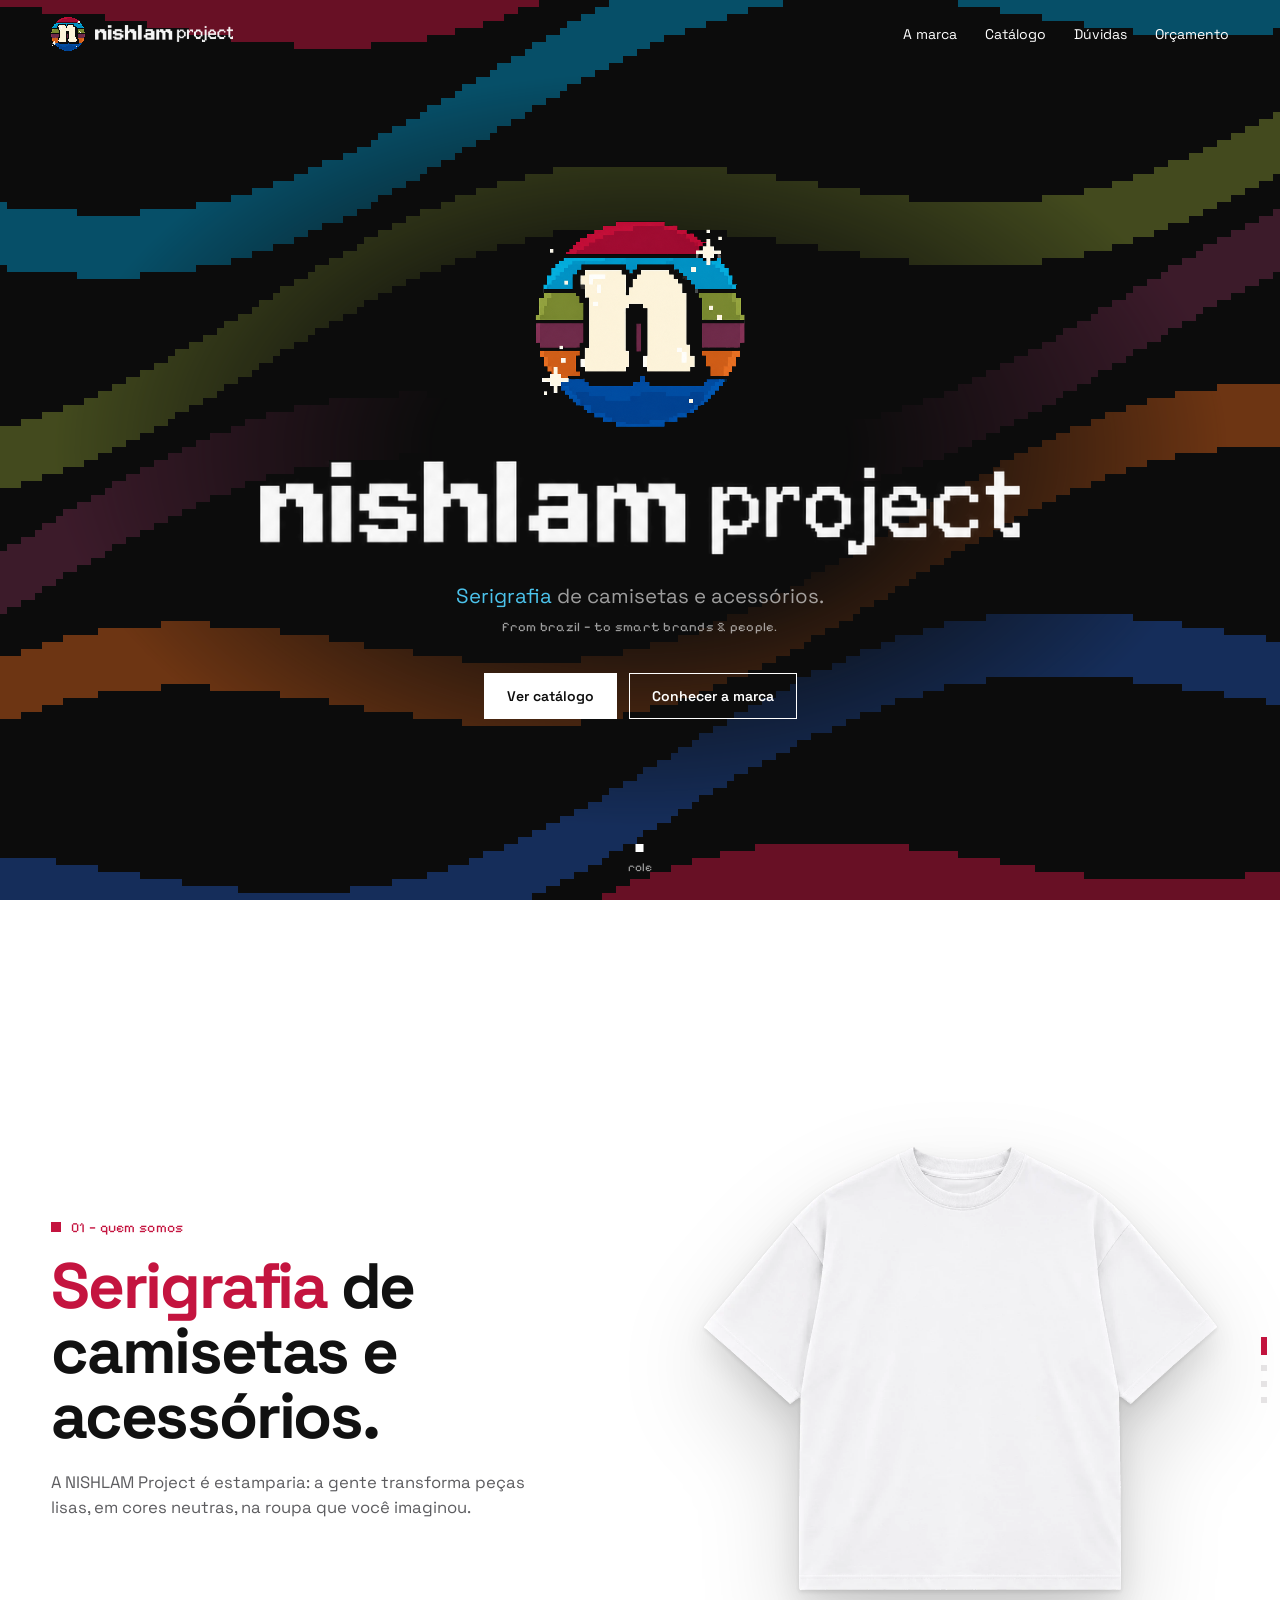
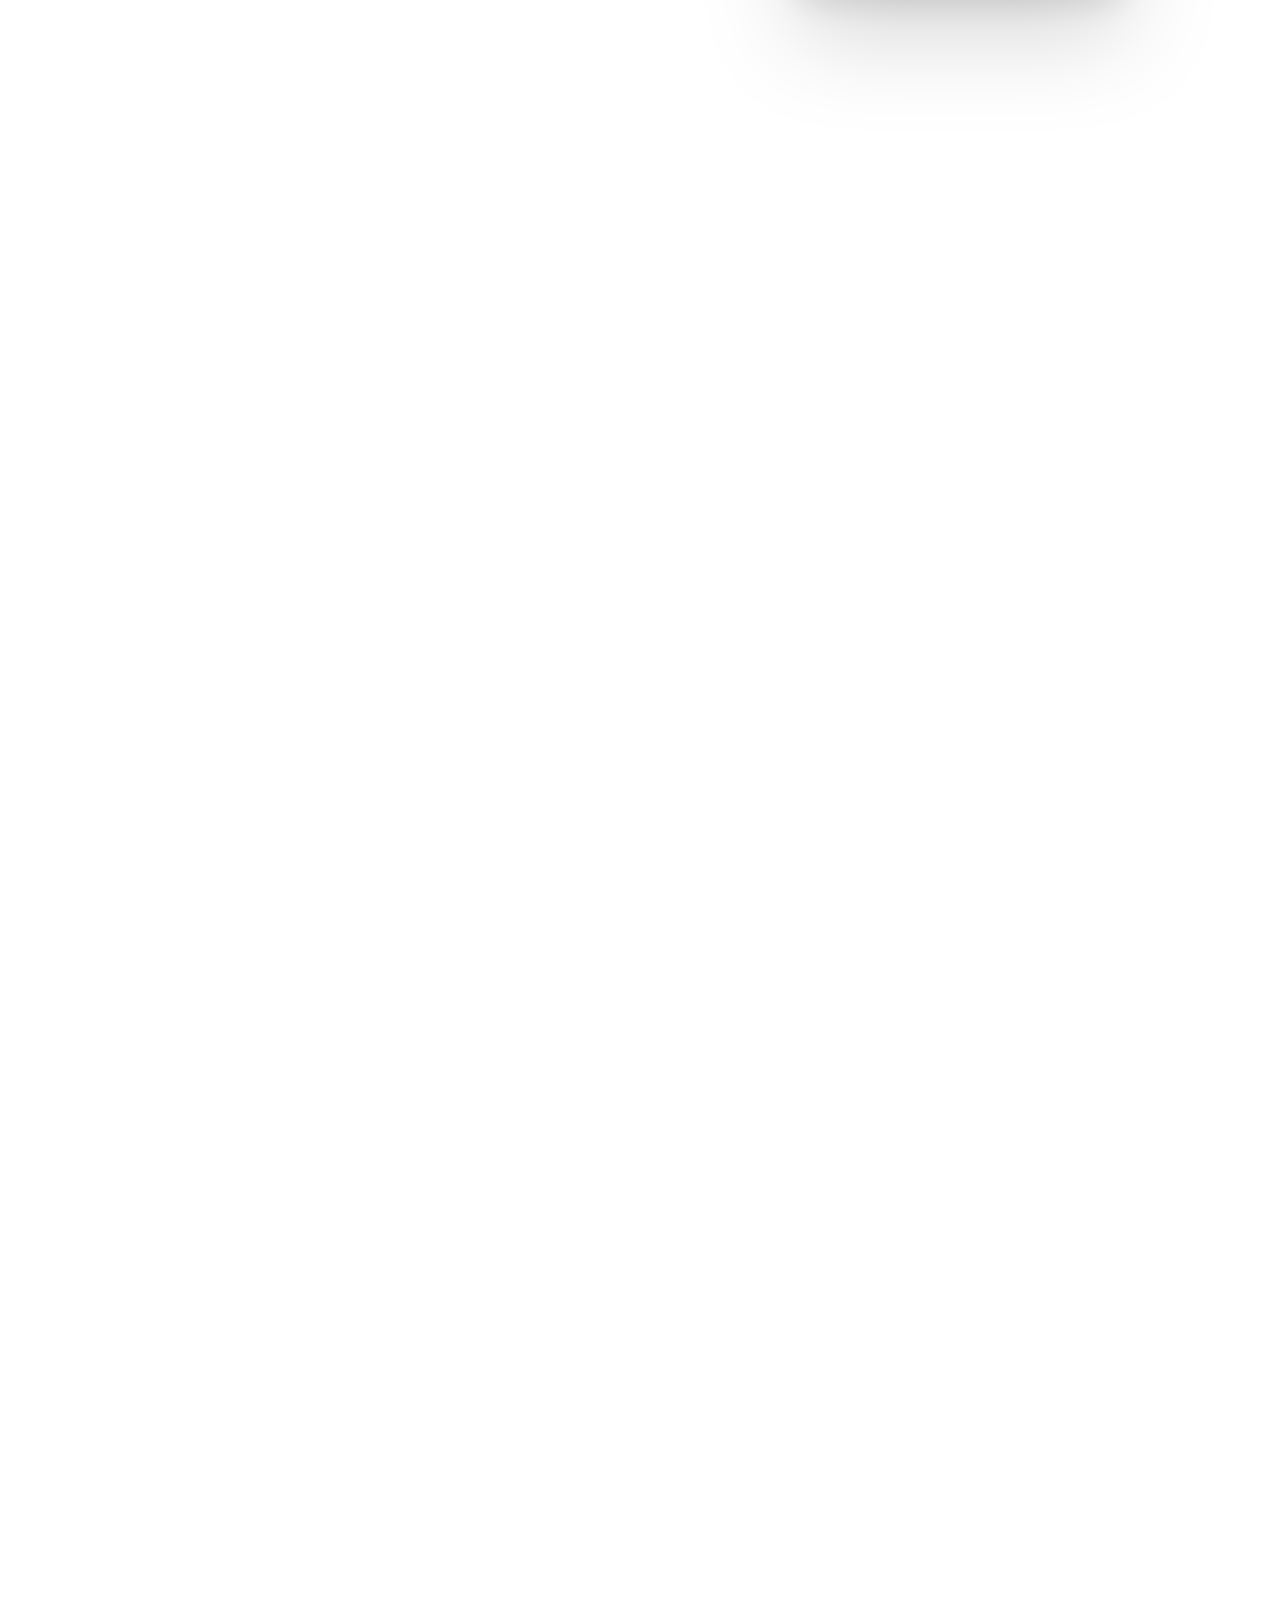
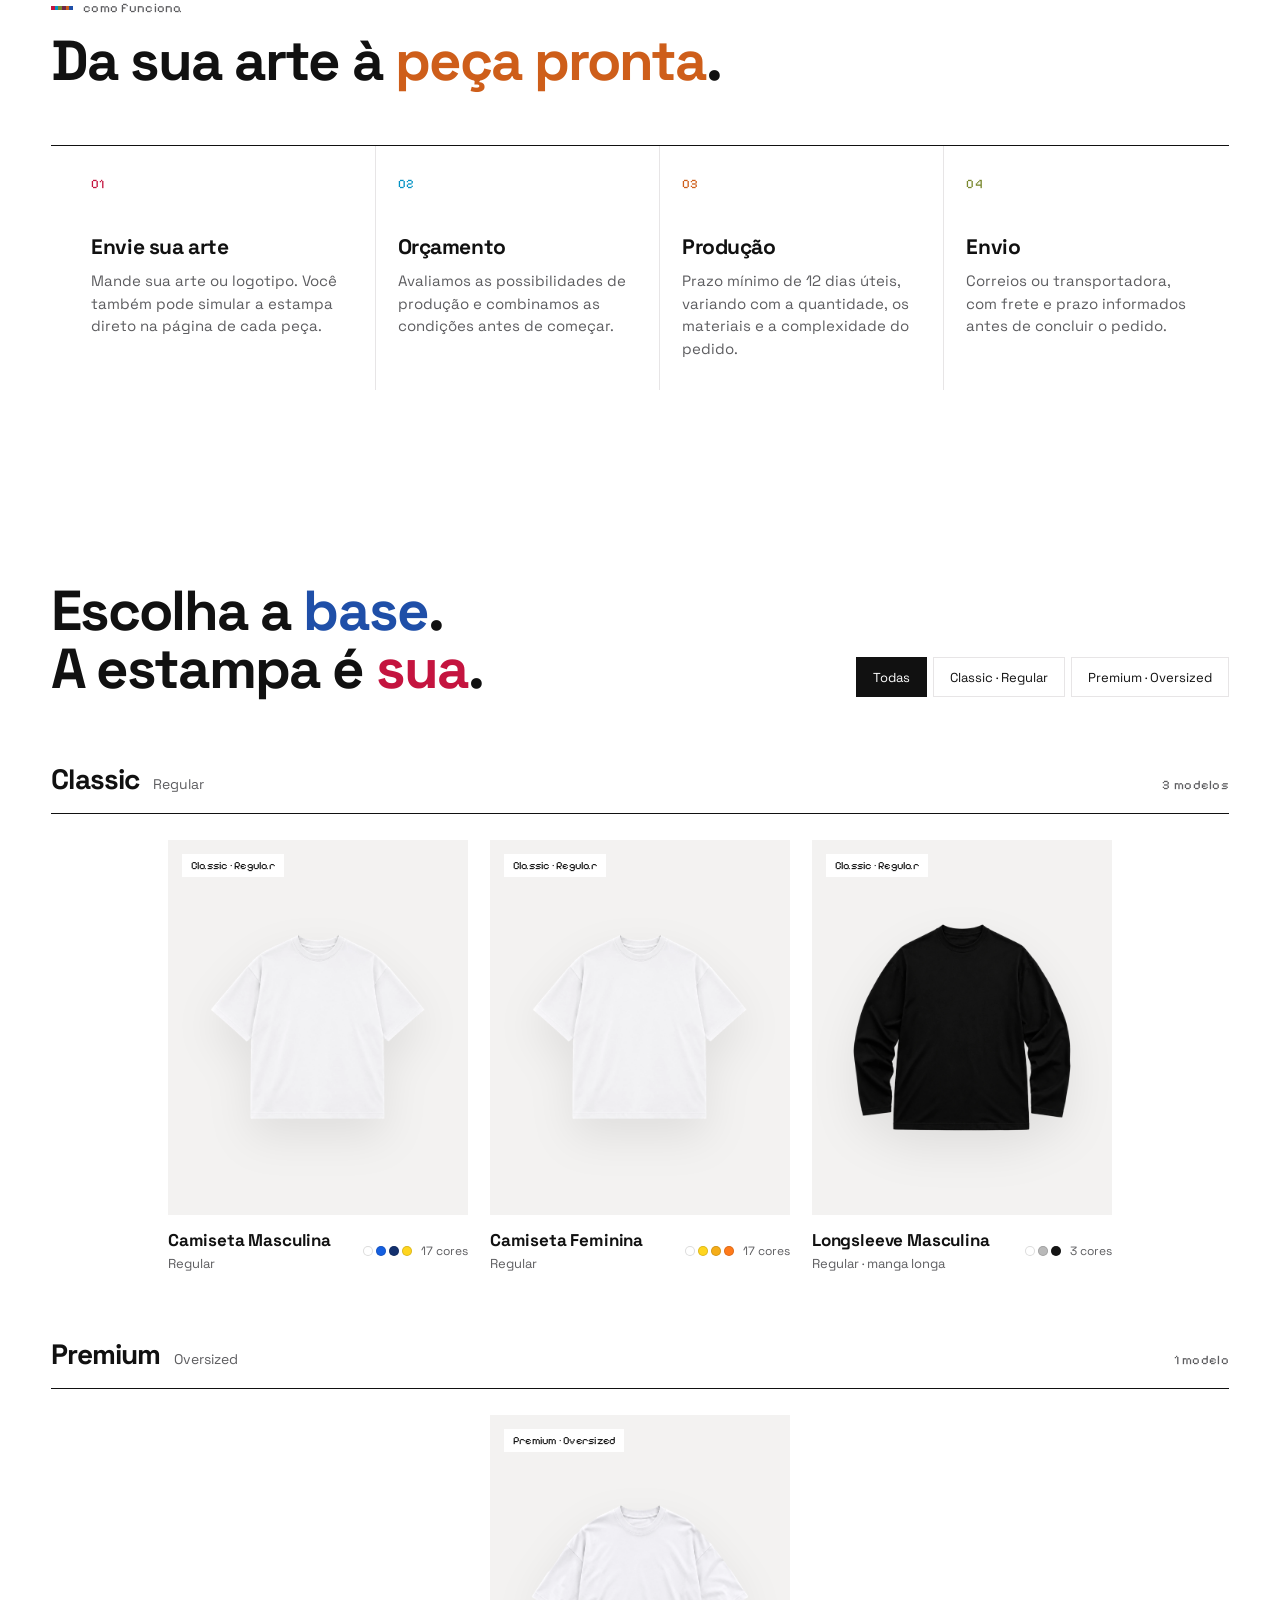
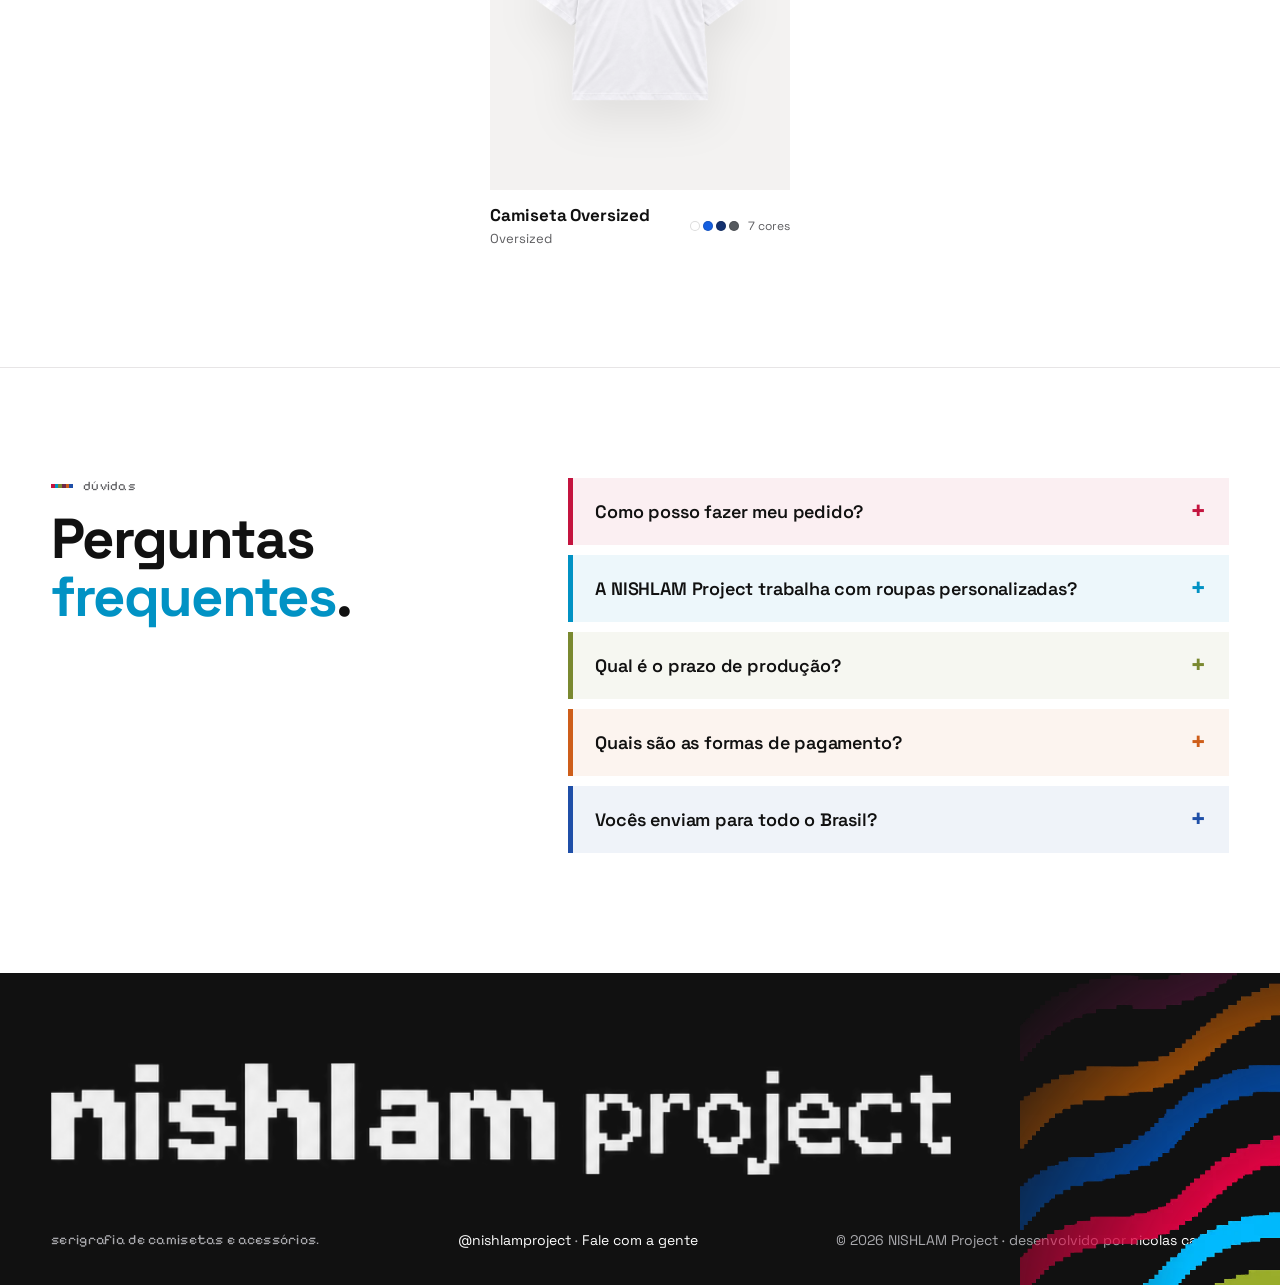
==== index.html @ cd2a46b7 "Site da NISHLAM Project Co-Authored-By: Claude Opus 5.5 <noreply@anthropic.com>" ====
<!doctype html>
<html lang="pt-BR">
<head>
<meta charset="utf-8">
<meta name="viewport" content="width=device-width, initial-scale=1">
<title>NISHLAM Project — Serigrafia</title>
<meta name="description" content="NISHLAM Project: serigrafia de camisetas e acessórios. Peças personalizadas para pessoas, marcas e empresas. From Brazil — to smart brands & people.">
<link rel="icon" href="assets/logo.png">
<link rel="preconnect" href="https://fonts.googleapis.com">
<link rel="preconnect" href="https://fonts.gstatic.com" crossorigin>
<link href="https://fonts.googleapis.com/css2?family=Pixelify+Sans:wght@400;600&family=Space+Grotesk:wght@400;500;600;700&display=swap" rel="stylesheet">
<link rel="stylesheet" href="styles.css?v=29">
</head>
<body>
<div class="progress" aria-hidden="true"></div>

<header class="top" id="top">
  <div class="wrap">
    <a class="brand" href="#" aria-label="NISHLAM Project — início">
      <img class="n" src="assets/logo.png" alt="">
      <img class="wm" src="assets/wordmark.png" alt="nishlam project">
    </a>
    <nav class="nav">
      <a href="#marca">A marca</a>
      <a href="#catalogo">Catálogo</a>
      <a href="#faq">Dúvidas</a>
      <a class="js-contact" href="#">Orçamento</a>
    </nav>
  </div>
</header>

<main>
  <section class="hero" aria-label="NISHLAM Project">
    <canvas class="hero-waves" aria-hidden="true"></canvas>
    <canvas class="hero-tide" aria-hidden="true"></canvas>
    <div>
      <img class="hero-n" src="assets/logo.png" alt="">
      <h1><img class="hero-wm" src="assets/wordmark.png" alt="nishlam project"></h1>
      <p class="tag"><em class="kw" style="--k:var(--c2)">Serigrafia</em> de camisetas e acessórios.</p>
      <p class="from pix">from brazil — to smart brands &amp; people.</p>
      <div class="cta">
        <a class="btn" href="#catalogo">Ver catálogo</a>
        <a class="btn ghost" href="#marca">Conhecer a marca</a>
      </div>
    </div>
    <div class="scroll-cue pix" aria-hidden="true"><i></i>role</div>
  </section>

  <section class="story" id="marca" aria-label="A marca">
    <div class="story-pin">
      <div class="story-steps">
        <article class="story-step" style="--sc: var(--c1)">
          <div class="k pix">01 — quem somos</div>
          <h2><em class="kw" style="--k:var(--c1)">Serigrafia</em> de camisetas e acessórios.</h2>
          <p>A NISHLAM Project é estamparia: a gente transforma peças lisas, em cores neutras, na roupa que você imaginou.</p>
        </article>
        <article class="story-step" style="--sc: var(--c2)">
          <div class="k pix">02 — personalizado</div>
          <h2>Peças feitas para <em class="kw" style="--k:var(--c2)">pessoas, marcas e empresas</em>.</h2>
          <p>Envie sua arte ou logotipo para avaliação. Trabalhamos com peças em estoque e produtos sob encomenda.</p>
        </article>
        <article class="story-step" style="--sc: var(--c5)">
          <div class="k pix">03 — a técnica</div>
          <h2>Sua arte, <em class="kw" style="--k:var(--c3)">cor por cor</em>, <em class="kw" style="--k:var(--c5)">camada por camada</em>.</h2>
          <p>Na serigrafia cada cor da estampa ganha sua própria tela e é aplicada separadamente, direto no tecido.</p>
        </article>
        <article class="story-step" style="--sc: var(--c3)">
          <div class="k pix">04 — de onde viemos</div>
          <h2>From <em class="kw" style="--k:var(--c3)">Brazil</em> — to <em class="kw" style="--k:var(--c4)">smart brands &amp; people</em>.</h2>
          <p>Enviamos pelos Correios e por transportadoras, conforme a disponibilidade para o seu endereço.</p>
        </article>
      </div>
      <div class="story-visual" aria-hidden="true">
        <div class="story-dots"><i></i><i></i><i></i><i></i></div>
      </div>
    </div>
  </section>

  <section class="process">
    <div class="wrap">
      <div class="eyebrow pix rv"><b></b>como funciona</div>
      <h2 class="h-sec rv" style="--d:1">Da sua arte à <em class="kw" style="--k:var(--c5)">peça pronta</em>.</h2>
      <ol class="steps">
        <li class="rv" style="--d:1;--sc:var(--c1)"><span class="num pix">01</span><h3>Envie sua arte</h3><p>Mande sua arte ou logotipo. Você também pode simular a estampa direto na página de cada peça.</p></li>
        <li class="rv" style="--d:2;--sc:var(--c2)"><span class="num pix">02</span><h3>Orçamento</h3><p>Avaliamos as possibilidades de produção e combinamos as condições antes de começar.</p></li>
        <li class="rv" style="--d:3;--sc:var(--c5)"><span class="num pix">03</span><h3>Produção</h3><p>Prazo mínimo de 12 dias úteis, variando com a quantidade, os materiais e a complexidade do pedido.</p></li>
        <li class="rv" style="--d:4;--sc:var(--c3)"><span class="num pix">04</span><h3>Envio</h3><p>Correios ou transportadora, com frete e prazo informados antes de concluir o pedido.</p></li>
      </ol>
    </div>
  </section>

  <section class="catalog" id="catalogo">
    <div class="wrap">
      <div class="cat-head">
        <div>
          <div class="eyebrow pix rv"><b></b>catálogo</div>
          <h2 class="h-sec rv" style="--d:1">Escolha a <em class="kw" style="--k:var(--c6)">base</em>.<br>A estampa é <em class="kw" style="--k:var(--c1)">sua</em>.</h2>
        </div>
        <div class="filters rv" style="--d:2" role="group" aria-label="Filtrar por linha">
          <button aria-pressed="true" data-f="all">Todas</button>
          <button aria-pressed="false" data-f="classic">Classic · Regular</button>
          <button aria-pressed="false" data-f="premium">Premium · Oversized</button>
        </div>
      </div>
      <div id="lines"></div>
    </div>
  </section>

  <section class="faq" id="faq">
    <div class="wrap faq-grid">
      <div>
        <div class="eyebrow pix rv"><b></b>dúvidas</div>
        <h2 class="h-sec rv" style="--d:1">Perguntas <em class="kw" style="--k:var(--c2)">frequentes</em>.</h2>
      </div>
      <div class="rv" style="--d:2">
        <details><summary>Como posso fazer meu pedido?</summary><p>Você pode comprar diretamente pelo nosso site ou entrar em contato pelo WhatsApp para consultar produtos, solicitar personalizações e receber um orçamento.</p></details>
        <details><summary>A NISHLAM Project trabalha com roupas personalizadas?</summary><p>Sim! Desenvolvemos peças personalizadas para clientes, marcas e empresas. Você pode enviar sua arte ou logotipo para avaliação, conforme as possibilidades de produção. Também trabalhamos com peças disponíveis em estoque e produtos sob encomenda.</p></details>
        <details><summary>Qual é o prazo de produção?</summary><p>O prazo mínimo de produção é de 12 dias úteis, podendo variar conforme a quantidade de camisetas solicitadas, a disponibilidade dos materiais e a complexidade do pedido. O prazo será confirmado no momento da contratação.</p></details>
        <details><summary>Quais são as formas de pagamento?</summary><p>As formas de pagamento e as condições para iniciar a produção serão informadas durante a compra ou no atendimento pelo WhatsApp. Para pedidos personalizados, as condições deverão ser acordadas antes do início da produção.</p></details>
        <details><summary>Vocês enviam para todo o Brasil?</summary><p>Realizamos envios pelos Correios e por transportadoras, conforme a disponibilidade para o endereço informado. O valor do frete e o prazo estimado de entrega serão informados antes da conclusão do pedido.</p></details>
      </div>
    </div>
  </section>
</main>

<footer class="foot">
  <img class="corner br" src="assets/waves-diag.webp" alt="" aria-hidden="true">
  <div class="wrap">
    <img class="big" src="assets/wordmark.png" alt="nishlam project">
    <div class="foot-row">
      <span class="pix">serigrafia de camisetas e acessórios.</span>
      <span><a href="https://www.instagram.com/nishlamproject/" target="_blank" rel="noopener">@nishlamproject</a> · <a class="js-contact" href="#">Fale com a gente</a></span>
      <span>© <span id="y"></span> NISHLAM Project · desenvolvido por <a href="https://caraffa-portfolio.vercel.app" target="_blank" rel="noopener">nicolas caraffa</a></span>
    </div>
  </div>
</footer>

<script src="products.js?v=29"></script>
<script src="home.js?v=29"></script>
</body>
</html>
---- styles.css ----
:root {
  --ink: #111111;
  --ink-2: #5d5d60;
  --line: #e7e5e6;
  --paper: #ffffff;
  --stage: #f3f2f1;
  /* paleta do logo — usada só em detalhes */
  --c1: #c4143f; --c2: #0192c4; --c3: #7a8930; --c4: #6c2a49; --c5: #ce5e1a; --c6: #1f4fa8; --cream: #f6efd9;
  --stripe: linear-gradient(90deg, var(--c1) 0 16.66%, var(--c2) 0 33.33%, var(--c3) 0 50%, var(--c4) 0 66.66%, var(--c5) 0 83.33%, var(--c6) 0);
  --pixel: 'Pixelify Sans', ui-monospace, monospace;
  --sans: 'Space Grotesk', system-ui, sans-serif;
  --gutter: clamp(16px, 4vw, 56px);
  --max: 1320px;
}
* { box-sizing: border-box; margin: 0; }
html { scroll-behavior: smooth; }
body { font-family: var(--sans); color: var(--ink); background: var(--paper); -webkit-font-smoothing: antialiased; overflow-x: hidden; }
img { display: block; max-width: 100%; }
a { color: inherit; text-decoration: none; }
button { font: inherit; color: inherit; cursor: pointer; }
::selection { background: var(--c2); color: #fff; }
:focus-visible { outline: 2px solid var(--c6); outline-offset: 3px; }
.pix { font-family: var(--pixel); letter-spacing: .02em; }
.wrap { width: 100%; max-width: var(--max); margin: 0 auto; padding: 0 var(--gutter); }

/* faixa de cores no topo = progresso da rolagem */
.progress { position: fixed; inset: 0 0 auto 0; height: 3px; z-index: 60; background: var(--stripe); transform-origin: 0 50%; transform: scaleX(var(--scroll, 0)); }

/* ---------- header ---------- */
.top { position: fixed; inset: 0 0 auto 0; z-index: 50; transition: background .3s, box-shadow .3s; }
.top.solid { background: rgba(255,255,255,.88); backdrop-filter: blur(12px); box-shadow: 0 1px 0 var(--line); }
.top .wrap { display: flex; align-items: center; justify-content: space-between; height: 68px; }
.brand { display: flex; align-items: center; gap: 10px; }
.brand img.n { width: 34px; image-rendering: pixelated; }
.brand img.wm { height: 17px; width: auto; }
.nav { display: flex; gap: 28px; align-items: center; font-size: 14px; }
.nav a:not(.btn) { position: relative; padding: 4px 0; }
.nav a:not(.btn)::after { content: ''; position: absolute; left: 0; right: 0; bottom: 0; height: 2px; background: var(--c, var(--c2)); transform: scaleX(0); transform-origin: left; transition: transform .25s; }
.nav a:not(.btn):hover::after { transform: scaleX(1); }
.nav a:nth-child(1) { --c: var(--c1); } .nav a:nth-child(2) { --c: var(--c2); } .nav a:nth-child(3) { --c: var(--c5); } .nav a:nth-child(4) { --c: var(--c3); }
@media (max-width: 720px) { .nav a:not(.btn) { display: none; } }

.btn { display: inline-flex; align-items: center; gap: 10px; height: 46px; padding: 0 22px; border: 1.5px solid var(--ink); border-radius: 0; background: var(--ink); color: #fff; font-size: 14px; font-weight: 600; position: relative; transition: transform .15s; }
.btn::after { content: ''; position: absolute; inset: auto 0 -5px 5px; height: 5px; background: var(--stripe); opacity: 0; transition: opacity .2s; }
.btn:hover::after { opacity: 1; }
.btn:active { transform: translateY(1px); }
.btn.ghost { background: transparent; color: var(--ink); }
.btn.sm { height: 38px; padding: 0 16px; font-size: 13px; }

/* ---------- hero ---------- */
.hero { min-height: 100svh; display: grid; place-items: center; text-align: center; position: relative; overflow: hidden; padding: 100px var(--gutter) 60px; }
.corner { position: absolute; pointer-events: none; image-rendering: pixelated; }
.corner.tr { top: -120px; right: -120px; width: min(26vw, 340px); transform: rotate(8deg); opacity: .8; -webkit-mask-image: radial-gradient(circle at 100% 0, #000 30%, transparent 72%); mask-image: radial-gradient(circle at 100% 0, #000 30%, transparent 72%); }
.corner.bl { bottom: -80px; left: -100px; width: min(26vw, 300px); transform: rotate(196deg); -webkit-mask-image: radial-gradient(circle at 100% 0, #000 25%, transparent 70%); mask-image: radial-gradient(circle at 100% 0, #000 25%, transparent 70%); opacity: .9; }
.hero-n { width: clamp(120px, 18vw, 210px); margin: 0 auto 34px; image-rendering: pixelated; animation: drop 1s cubic-bezier(.2,1.4,.4,1) both, float 6s 1s ease-in-out infinite; }
.hero-wm { width: min(84vw, 760px); margin: 0 auto; animation: rise .9s .25s cubic-bezier(.2,.8,.2,1) both; }
.hero p.tag { margin-top: 28px; font-size: clamp(17px, 1.6vw, 21px); color: var(--ink-2); animation: rise .9s .4s cubic-bezier(.2,.8,.2,1) both; }
.hero p.from { margin-top: 10px; font-size: 13px; color: var(--ink-2); text-transform: lowercase; animation: rise .9s .5s both; }
.hero .cta { margin-top: 38px; display: flex; gap: 12px; justify-content: center; flex-wrap: wrap; animation: rise .9s .6s both; }
.scroll-cue { position: absolute; bottom: 26px; left: 50%; translate: -50% 0; font-size: 12px; color: var(--ink-2); display: grid; justify-items: center; gap: 8px; }
.scroll-cue i { width: 8px; height: 8px; background: var(--ink); animation: blink 1.4s steps(2) infinite; }
@keyframes drop { from { transform: translateY(-40px) scale(.8); opacity: 0; } }
@keyframes float { 50% { transform: translateY(-8px); } }
@keyframes rise { from { transform: translateY(24px); opacity: 0; } }
@keyframes blink { 50% { transform: translateY(8px); } }

/* ---------- apresentação (pinned) ---------- */
.story { height: 420vh; position: relative; }
.story-pin { position: sticky; top: 0; height: 100svh; display: grid; grid-template-columns: 1.05fr .95fr; align-items: center; gap: 4vw; padding: 80px var(--gutter) 40px; max-width: var(--max); margin: 0 auto; }
.story-steps { position: relative; min-height: 340px; }
.story-step { position: absolute; inset: 0; display: flex; flex-direction: column; justify-content: center; opacity: 0; transform: translateY(30px); transition: opacity .6s, transform .6s cubic-bezier(.2,.8,.2,1); }
.story-step.on { opacity: 1; transform: none; }
.story-step.past { opacity: 0; transform: translateY(-30px); }
.story-step .k { font-size: 14px; color: var(--sc); margin-bottom: 18px; display: flex; align-items: center; gap: 10px; }
.story-step .k::before { content: ''; width: 10px; height: 10px; background: var(--sc); }
.story-step h2 { font-size: clamp(34px, 5vw, 68px); line-height: 1.02; letter-spacing: -.035em; font-weight: 700; }
.story-step p { margin-top: 20px; font-size: clamp(16px, 1.3vw, 19px); color: var(--ink-2); max-width: 30em; line-height: 1.55; }
.story-visual { position: relative; height: min(76svh, 760px); display: grid; place-items: center; }
.story-visual canvas { height: 100%; width: auto; max-width: 100%; object-fit: contain; filter: drop-shadow(0 2px 2px rgba(0,0,0,.10)) drop-shadow(0 14px 16px rgba(0,0,0,.10)) drop-shadow(0 42px 48px rgba(0,0,0,.16)); }
.story-dots { position: absolute; right: -3vw; top: 50%; translate: 0 -50%; display: grid; gap: 10px; }
.story-dots i { width: 6px; height: 6px; background: var(--line); transition: background .3s, height .3s; }
.story-dots i.on { height: 18px; }
.story-dots i:nth-child(1).on { background: var(--c1); } .story-dots i:nth-child(2).on { background: var(--c2); }
.story-dots i:nth-child(3).on { background: var(--c5); } .story-dots i:nth-child(4).on { background: var(--c3); }
@media (max-width: 860px) {
  .story-pin { grid-template-columns: 1fr; grid-template-rows: 1fr auto; padding-top: 74px; gap: 8px; }
  .story-visual { height: 46svh; order: -1; }
  .story-steps { min-height: 250px; }
  .story-step h2 { font-size: clamp(30px, 8vw, 42px); }
  .story-step p { margin-top: 12px; }
  .story-dots { display: none; }
}

/* ---------- processo ---------- */
.process { padding: 120px 0 40px; }
.eyebrow { font-size: 13px; color: var(--ink-2); display: flex; align-items: center; gap: 10px; }
.eyebrow b { width: 22px; height: 4px; background: var(--stripe); display: inline-block; }
.h-sec { font-size: clamp(32px, 4.4vw, 58px); letter-spacing: -.035em; line-height: 1.02; margin-top: 16px; font-weight: 700; }
.steps { display: grid; grid-template-columns: repeat(4, 1fr); margin-top: 56px; border-top: 1px solid var(--ink); }
.steps li { list-style: none; padding: 26px 24px 30px 0; border-right: 1px solid var(--line); padding-left: 22px; }
.steps li:first-child { padding-left: 0; }
.steps li:last-child { border-right: 0; }
.steps .num { font-size: 13px; color: var(--sc); }
.steps h3 { font-size: 21px; margin: 40px 0 10px; letter-spacing: -.02em; }
.steps p { font-size: 15px; color: var(--ink-2); line-height: 1.5; }
@media (max-width: 860px) { .steps { grid-template-columns: 1fr 1fr; } .steps li:nth-child(2) { border-right: 0; } .steps li:nth-child(3) { padding-left: 0; } .steps li { border-bottom: 1px solid var(--line); } .steps h3 { margin-top: 22px; } }
@media (max-width: 520px) { .steps { grid-template-columns: 1fr; } .steps li { padding-left: 0; border-right: 0; } }

/* ---------- catálogo ---------- */
.catalog { padding: 120px 0 120px; scroll-margin-top: 40px; }
.cat-head { display: flex; justify-content: space-between; align-items: end; gap: 24px; flex-wrap: wrap; }
.filters { display: flex; gap: 6px; flex-wrap: wrap; }
.filters button { border: 1.5px solid var(--line); background: #fff; height: 40px; padding: 0 16px; font-size: 13px; transition: border-color .2s, background .2s, color .2s; }
.filters button[aria-pressed='true'] { background: var(--ink); color: #fff; border-color: var(--ink); }
.line-block { margin-top: 64px; }
.line-title { display: flex; align-items: baseline; gap: 14px; padding-bottom: 16px; border-bottom: 1px solid var(--ink); margin-bottom: 26px; }
.line-title h3 { font-size: 28px; letter-spacing: -.03em; }
.line-title span { color: var(--ink-2); font-size: 14px; }
.line-title em { margin-left: auto; font-style: normal; font-size: 13px; color: var(--ink-2); }
.grid { display: flex; flex-wrap: wrap; justify-content: center; gap: 22px; }
.grid > .card { flex: 0 1 300px; }
.card { display: block; }
.card .ph { background: var(--stage); aspect-ratio: 4 / 5; overflow: hidden; position: relative; display: grid; place-items: center; }
.card .ph img { width: 74%; height: 74%; object-fit: contain; filter: drop-shadow(0 18px 22px rgba(0,0,0,.08)); transition: transform .6s cubic-bezier(.2,.8,.2,1); }
.card:hover .ph img { transform: scale(1.04) translateY(-6px); }
.card .ph::after { content: ''; position: absolute; left: 0; right: 0; bottom: 0; height: 4px; background: var(--stripe); transform: scaleX(0); transform-origin: left; transition: transform .45s cubic-bezier(.2,.8,.2,1); }
.card:hover .ph::after { transform: scaleX(1); }
.card .tag { position: absolute; top: 14px; left: 14px; font-size: 11px; background: #fff; padding: 5px 9px; }
.card .meta { display: flex; justify-content: space-between; gap: 12px; padding-top: 14px; }
.card h4 { font-size: 17px; letter-spacing: -.01em; }
.card .fit { font-size: 13px; color: var(--ink-2); margin-top: 4px; }
.card .sw { display: flex; align-items: center; gap: 3px; flex-shrink: 0; font-size: 12px; color: var(--ink-2); }
.card .sw i { width: 10px; height: 10px; border-radius: 50%; box-shadow: inset 0 0 0 1px rgba(0,0,0,.14); }
.card .sw span { margin-left: 6px; }

/* ---------- faq ---------- */
.faq { padding: 110px 0; border-top: 1px solid var(--line); }
.faq-grid { display: grid; grid-template-columns: .8fr 1.2fr; gap: 6vw; }
.faq details { --fc: var(--c1); margin-bottom: 10px; padding: 0 22px; border-left: 5px solid var(--fc);
  background: color-mix(in srgb, var(--fc) 7%, #fff); transition: background-color .3s; }
.faq details:nth-child(5n+2) { --fc: var(--c2); } .faq details:nth-child(5n+3) { --fc: var(--c3); }
.faq details:nth-child(5n+4) { --fc: var(--c5); } .faq details:nth-child(5n+5) { --fc: var(--c6); }
.faq details:hover { background: color-mix(in srgb, var(--fc) 11%, #fff); }
.faq details[open] { background: color-mix(in srgb, var(--fc) 14%, #fff); }
.faq summary { list-style: none; cursor: pointer; padding: 22px 40px 22px 0; font-size: 18px; font-weight: 600; letter-spacing: -.01em; position: relative; }
.faq summary::-webkit-details-marker { display: none; }
.faq summary::after { content: '+'; font-family: var(--pixel); position: absolute; right: 2px; top: 18px; font-size: 24px; color: var(--fc); transition: transform .25s; }
.faq details[open] summary::after { transform: rotate(45deg); }
.faq details p { padding: 0 40px 24px 0; color: var(--ink-2); line-height: 1.6; }
@media (max-width: 860px) { .faq-grid { grid-template-columns: 1fr; gap: 30px; } }

/* ---------- footer ---------- */
.foot { position: relative; overflow: hidden; background: var(--ink); color: #fff; padding: 90px 0 36px; }
.foot .big { width: min(90%, 900px); filter: invert(1); opacity: .96; }
.foot-row { display: flex; justify-content: space-between; gap: 30px; flex-wrap: wrap; margin-top: 56px; font-size: 14px; color: #a9a9ad; }
.foot-row a { color: #fff; }
.foot-row a:hover { color: var(--c2); }
.foot .corner.br { right: -60px; bottom: -40px; width: min(30vw, 320px); top: auto; -webkit-mask-image: radial-gradient(circle at 100% 100%, #000 25%, transparent 70%); mask-image: radial-gradient(circle at 100% 100%, #000 25%, transparent 70%); }

/* ---------- reveal ---------- */
.rv { opacity: 0; transform: translateY(28px); transition: opacity .8s, transform .8s cubic-bezier(.2,.8,.2,1); transition-delay: calc(var(--d, 0) * 90ms); }
.rv.in { opacity: 1; transform: none; }

/* ---------- produto ---------- */
.crumb { font-size: 13px; color: var(--ink-2); padding-top: 96px; display: flex; gap: 8px; flex-wrap: wrap; }
.crumb a:hover { color: var(--ink); }
.pdp { display: grid; grid-template-columns: 1.1fr .9fr; gap: 5vw; padding-top: 22px; padding-bottom: 110px; align-items: start; }
.viewer { position: sticky; top: 86px; background: var(--stage); aspect-ratio: 4 / 5; display: grid; place-items: center; overflow: hidden; }
.viewer canvas { max-height: 84%; max-width: 84%; width: auto; height: auto; touch-action: none; filter: drop-shadow(0 24px 30px rgba(0,0,0,.1)); }
.viewer.has-art canvas { cursor: grab; }
.viewer.dragging canvas { cursor: grabbing; }
.viewer .hint { position: absolute; top: 14px; left: 14px; font-size: 11px; background: #fff; padding: 6px 10px; }
.viewer .busy { position: absolute; inset: 0; display: grid; place-items: center; background: rgba(243,242,241,.6); font-size: 13px; display: none; }
.viewer.loading .busy { display: grid; }
.info h1 { font-size: clamp(34px, 3.8vw, 52px); letter-spacing: -.035em; line-height: 1.02; margin-top: 10px; }
.info .lead { color: var(--ink-2); line-height: 1.6; margin-top: 16px; font-size: 16px; }
.block { margin-top: 34px; }
.block-h { display: flex; justify-content: space-between; align-items: baseline; font-size: 13px; color: var(--ink-2); margin-bottom: 12px; }
.block-h b { color: var(--ink); font-weight: 600; font-size: 14px; }
.swatches { display: flex; flex-wrap: wrap; gap: 8px; }
.swatches button { width: 34px; height: 34px; border-radius: 50%; border: 0; background: var(--sw); box-shadow: inset 0 0 0 1px rgba(0,0,0,.14); position: relative; }
.swatches button[aria-pressed='true']::after { content: ''; position: absolute; inset: -5px; border-radius: 50%; border: 1.5px solid var(--ink); }
.sizes { display: flex; gap: 6px; flex-wrap: wrap; }
.sizes button { min-width: 52px; height: 44px; border: 1.5px solid var(--line); background: #fff; font-weight: 600; font-size: 14px; }
.sizes button[aria-pressed='true'] { border-color: var(--ink); background: var(--ink); color: #fff; }
table.measures { width: 100%; border-collapse: collapse; font-size: 14px; margin-top: 4px; }
.measures th, .measures td { text-align: center; padding: 10px 4px; border-bottom: 1px solid var(--line); }
.measures th:first-child, .measures td:first-child { text-align: left; color: var(--ink-2); font-weight: 400; }
.note { font-size: 12px; color: var(--ink-2); margin-top: 10px; line-height: 1.5; }

.sim { margin-top: 38px; border: 1.5px solid var(--ink); padding: 22px; position: relative; }
.sim::before { content: ''; position: absolute; left: -1.5px; right: -1.5px; top: -6px; height: 4px; background: var(--stripe); }
.sim h2 { font-size: 22px; letter-spacing: -.02em; }
.sim > p { color: var(--ink-2); font-size: 14px; margin-top: 6px; line-height: 1.5; }
.drop { margin-top: 18px; border: 1.5px dashed #bdbbbc; display: grid; place-items: center; text-align: center; padding: 22px 16px; cursor: pointer; transition: border-color .2s, background .2s; font-size: 14px; }
.drop:hover, .drop.over { border-color: var(--ink); background: var(--stage); }
.drop small { display: block; color: var(--ink-2); margin-top: 4px; font-size: 12px; }
.drop input { display: none; }
.controls { display: none; margin-top: 18px; gap: 16px; }
.sim.ready .controls { display: grid; }
.ctl { display: grid; gap: 8px; font-size: 13px; }
.ctl-row { display: flex; justify-content: space-between; color: var(--ink-2); }
.ctl input[type=range] { width: 100%; accent-color: var(--ink); }
.check { display: flex; align-items: center; gap: 10px; font-size: 14px; }
.check input { width: 18px; height: 18px; accent-color: var(--ink); }
.seg { display: flex; gap: 6px; flex-wrap: wrap; }
.seg button { height: 36px; padding: 0 12px; border: 1.5px solid var(--line); background: #fff; font-size: 13px; }
.seg button[aria-pressed='true'] { border-color: var(--ink); }
.artprev { display: flex; align-items: center; gap: 12px; font-size: 13px; color: var(--ink-2); }
.artprev canvas { width: 56px; height: 56px; object-fit: contain; background: repeating-conic-gradient(#eee 0 25%, #fff 0 50%) 0 0 / 10px 10px; border: 1px solid var(--line); }
.actions { display: flex; gap: 10px; flex-wrap: wrap; margin-top: 28px; }
.actions .btn { flex: 1 1 200px; justify-content: center; }
@media (max-width: 920px) {
  .pdp { grid-template-columns: 1fr; }
  .viewer { position: relative; top: 0; }
}

@media (prefers-reduced-motion: reduce) {
  *, *::before, *::after { animation: none !important; transition: none !important; }
  .rv { opacity: 1; transform: none; }
}

/* ---------- topo preto (o "n" bege do logo pede fundo escuro); o site segue branco depois ---------- */
.hero { background: #0c0c0c; color: #fff; }
.hero .hero-wm { filter: invert(1); }
.hero p.tag, .hero p.from, .hero .scroll-cue { color: rgba(255,255,255,.6); }
.hero .scroll-cue i { background: #fff; }
.hero .btn { background: #fff; color: #0c0c0c; border-color: #fff; }
.hero .btn.ghost { background: transparent; color: #fff; }
.top.dark .wm { filter: invert(1); }
.top.dark .nav a:not(.btn) { color: #fff; }
.top.dark .btn { background: #fff; color: #0c0c0c; border-color: #fff; }
.top.dark.solid { background: rgba(12,12,12,.82); box-shadow: none; }
.hero-waves { position: absolute; inset: 0; width: 100%; height: 100%; image-rendering: pixelated; pointer-events: none; opacity: .5;
  -webkit-mask-image: radial-gradient(ellipse 46% 42% at 50% 50%, transparent 35%, #000 100%); mask-image: radial-gradient(ellipse 46% 42% at 50% 50%, transparent 35%, #000 100%); }
.hero > div:not(.scroll-cue) { position: relative; }
.hero-tide { position: absolute; inset: 0; width: 100%; height: 100%; image-rendering: pixelated; pointer-events: none; z-index: 2; }
/* palavras-chave nas cores da marca */
.kw { font-style: normal; color: var(--k); }
.hero .kw { color: #4cc3ec; }
/* leque de cores da peça que está sozinha na linha (hover) */
.card.has-fan { position: relative; isolation: isolate;
  --st: min(185px, 13vw);              /* passo entre as camisas do leque */
  --off: calc(var(--st) + 10px); }     /* 1ª camisa: mesmo espaçamento em volta da branca */
.card.has-fan .ph { z-index: 1; }
.fan { position: absolute; left: 0; right: 0; top: 0; aspect-ratio: 4 / 5; pointer-events: none; z-index: 0; }
/* em repouso as cores ficam escondidas atrás da camisa branca (menores que ela) */
.fan .v { position: absolute; top: 50%; left: 50%; width: 70%; margin: 0; translate: -50% -50%; opacity: 0;
  transform: scale(.66); cursor: pointer;
  transition: transform .6s cubic-bezier(.2,.8,.2,1), opacity .2s ease .45s; }
.fan .v img, .fan .v canvas { width: 100%; height: auto; display: block; filter: drop-shadow(0 14px 18px rgba(0,0,0,.1)); transition: transform .3s; }
.card.has-fan:hover .fan .v { opacity: 1; pointer-events: auto;
  transform: translateX(calc(var(--s) * (var(--off) + (var(--n) - 1) * var(--st)))) scale(.9);
  transition: opacity .12s ease, transform .85s cubic-bezier(.2,.8,.2,1) calc(60ms + var(--n) * 70ms); }
.fan .v:hover img, .fan .v:hover canvas { transform: translateY(-8px); }
/* linha da marca que acompanha as camisas até as pontas */
.fan-line { position: absolute; left: 50%; bottom: 0; height: 4px; width: 100%; translate: -50% 0; background: var(--stripe);
  transform: scaleX(0); transition: width .6s cubic-bezier(.2,.8,.2,1), transform .35s ease .35s; z-index: 2; pointer-events: none; }
.card.has-fan:hover .fan-line { transform: scaleX(1); width: calc(2 * (var(--off) + 2 * var(--st)) + 63%);
  transition: transform .35s cubic-bezier(.2,.8,.2,1), width 1s cubic-bezier(.2,.8,.2,1) .15s; }
.card.has-fan .ph::after { display: none; }
/* celular: espiral guiada pelo scroll (home.js → spiral); o fundo do card passa para trás das cores */
@media (max-width: 1000px), (hover: none) {
  .fan-line { display: none; }
  .card.has-fan .ph, .card.has-fan:hover .ph { background: transparent; }
  .card.has-fan .fan { background: var(--stage); }
  .card.has-fan .ph img, .card.has-fan:hover .ph img { transition: none; transform: scale(calc(1 - .42 * var(--p, 0))); }
  .fan .v { width: 34%; pointer-events: auto; }
  .card.has-fan .tag { opacity: calc(1 - var(--p, 0) * 2); transition: none; }
}
@media (prefers-reduced-motion: reduce) { .fan .v, .fan-line { transition: opacity .3s; } }
/* no hover, o quadrado some na hora (antes das cores saírem) e a branca flutua igual às outras */
.card.has-fan .ph { transition: background-color .3s ease .4s; }
.card.has-fan .tag { transition: opacity .3s .4s; }
.card.has-fan:hover .ph { background-color: transparent; transition: background-color .12s ease; }
.card.has-fan:hover .tag { opacity: 0; transition: opacity .12s; }
.card.has-fan:hover .ph img { transform: scale(.94); filter: drop-shadow(0 14px 18px rgba(0,0,0,.12)); }
/* lupa do simulador */
.zoom-btn { position: absolute; top: 14px; right: 14px; font-size: 11px; background: #fff; padding: 6px 10px; border: 1px solid var(--line); cursor: pointer; z-index: 3; }
.zoom-btn[aria-pressed="true"] { background: var(--ink); color: #fff; border-color: var(--ink); }
.viewer.zooming canvas#cv { cursor: zoom-in; }
.loupe { position: absolute; width: 200px; height: 200px; border-radius: 50%; pointer-events: none; opacity: 0; transition: opacity .15s;
  translate: -50% -50%; box-shadow: 0 0 0 3px #fff, 0 10px 30px rgba(0,0,0,.25); z-index: 4; }
.artprev .arr { color: var(--ink-2); }
/* frente / costas no simulador */
.viewer .side { position: absolute; bottom: 14px; left: 50%; translate: -50% 0; display: flex; background: #fff; border: 1px solid var(--line); z-index: 3; }
.viewer .side button { padding: 9px 18px; font-size: 13px; font-weight: 600; background: none; border: 0; cursor: pointer; color: var(--ink-2); }
.viewer .side button[aria-pressed="true"] { background: var(--ink); color: #fff; }
.viewer.flip canvas#cv { animation: flip .55s cubic-bezier(.3,.7,.3,1); }
@keyframes flip { 0% { transform: perspective(900px) rotateY(0); } 45% { transform: perspective(900px) rotateY(90deg) scaleX(.9); } 55% { transform: perspective(900px) rotateY(-90deg) scaleX(.9); } 100% { transform: perspective(900px) rotateY(0); } }
@media (prefers-reduced-motion: reduce) { .viewer.flip canvas#cv { animation: none; } }
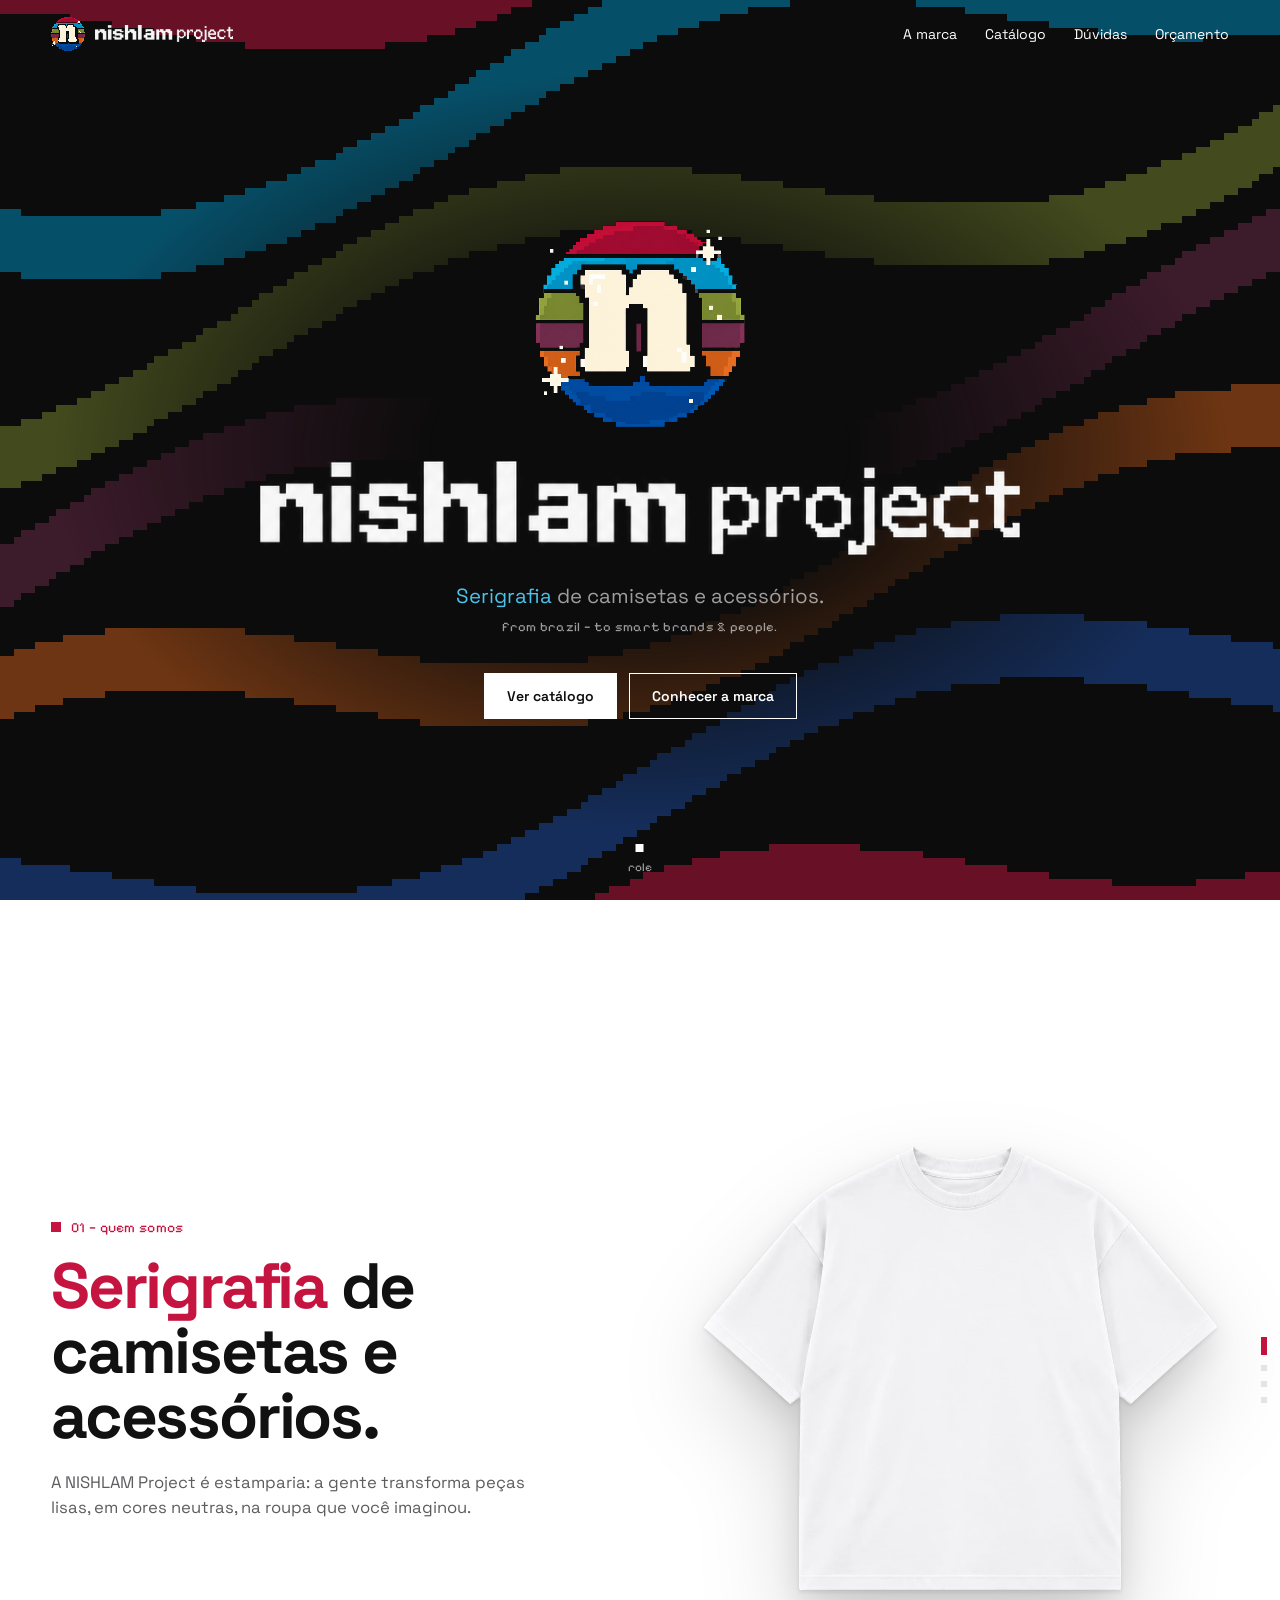
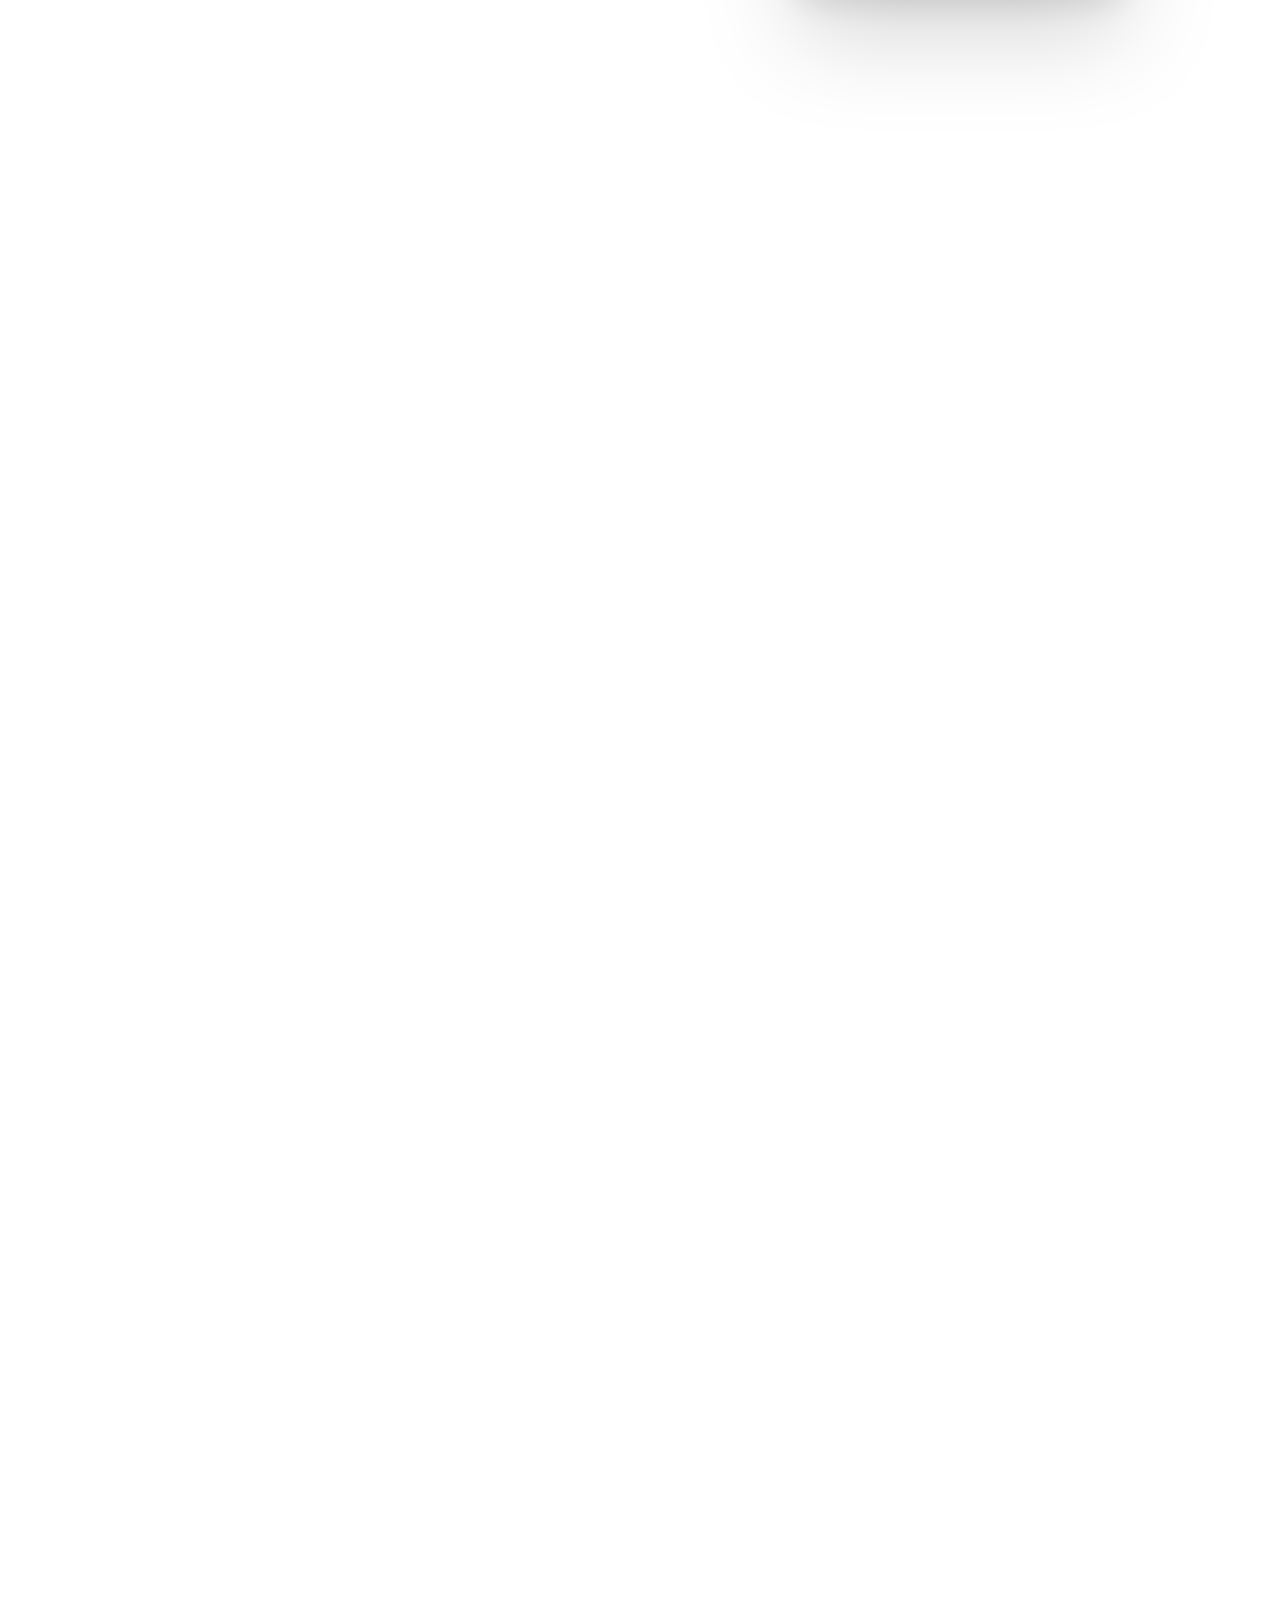
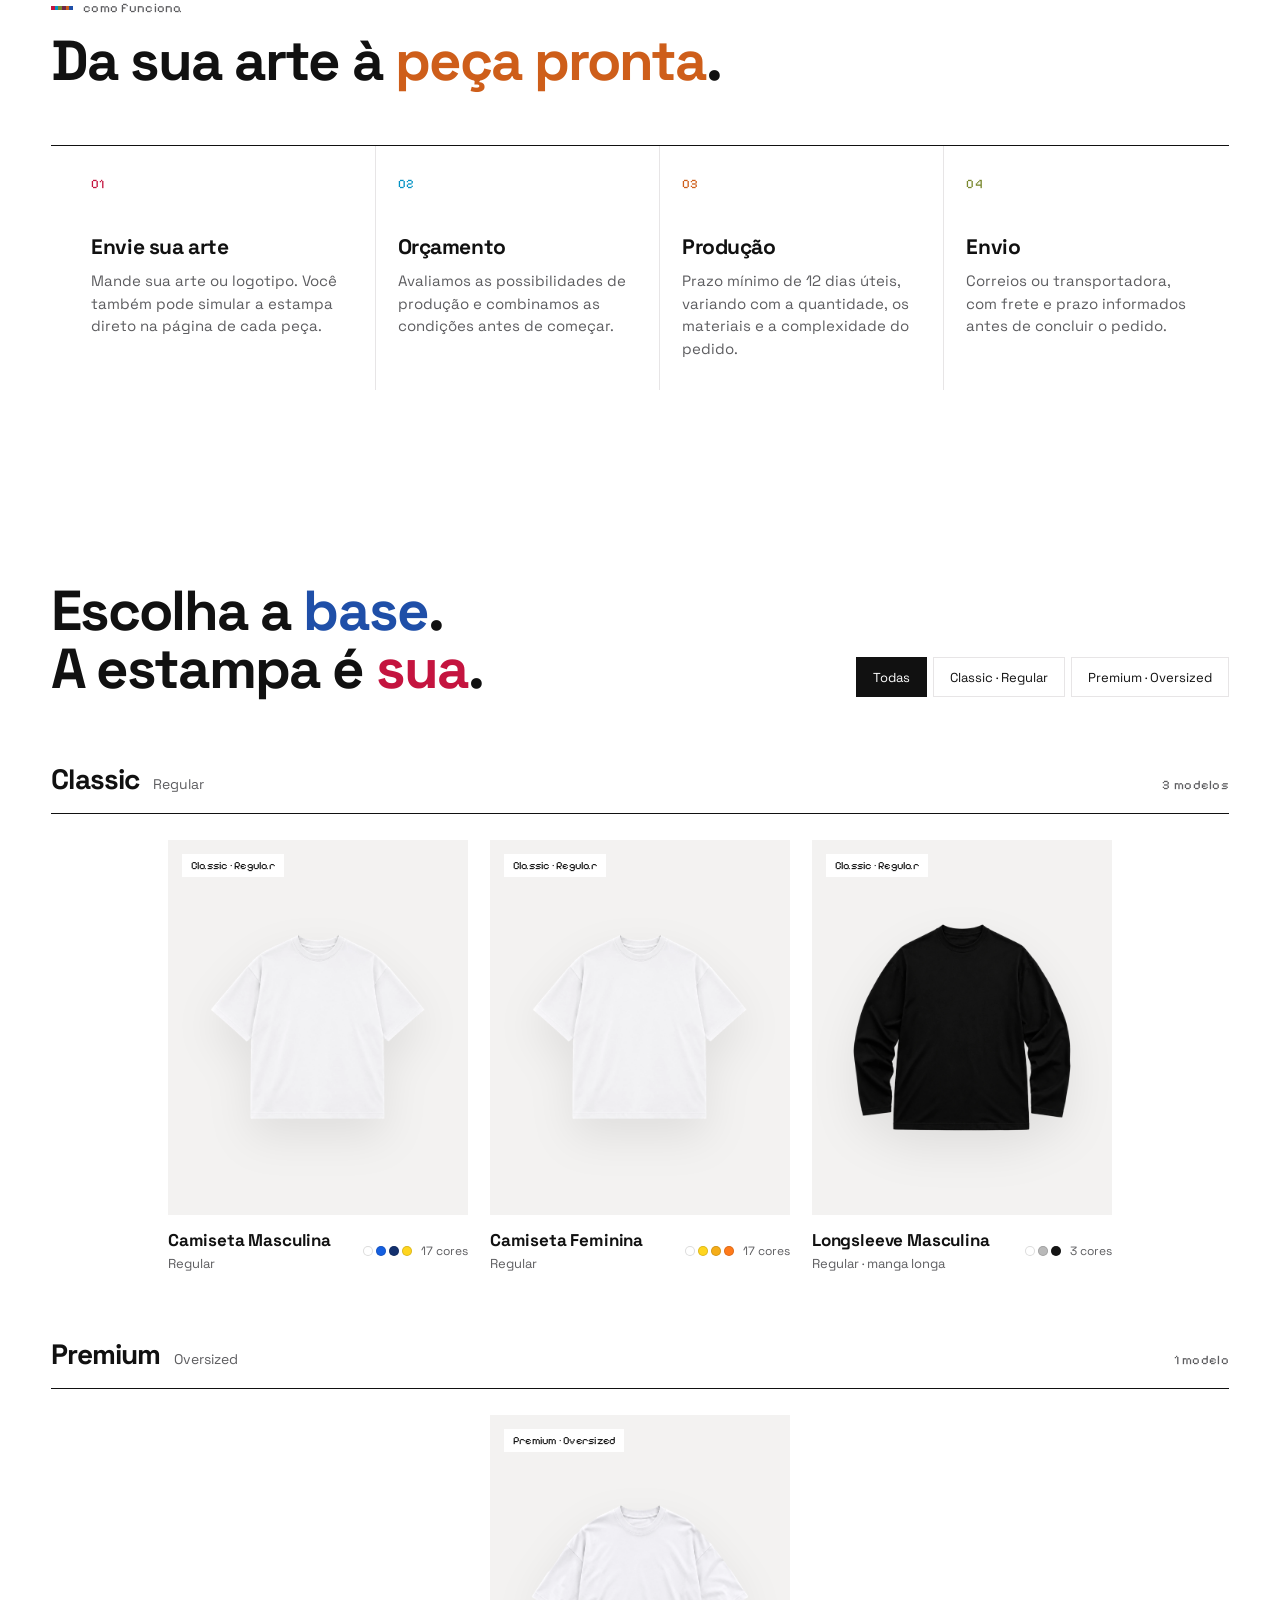
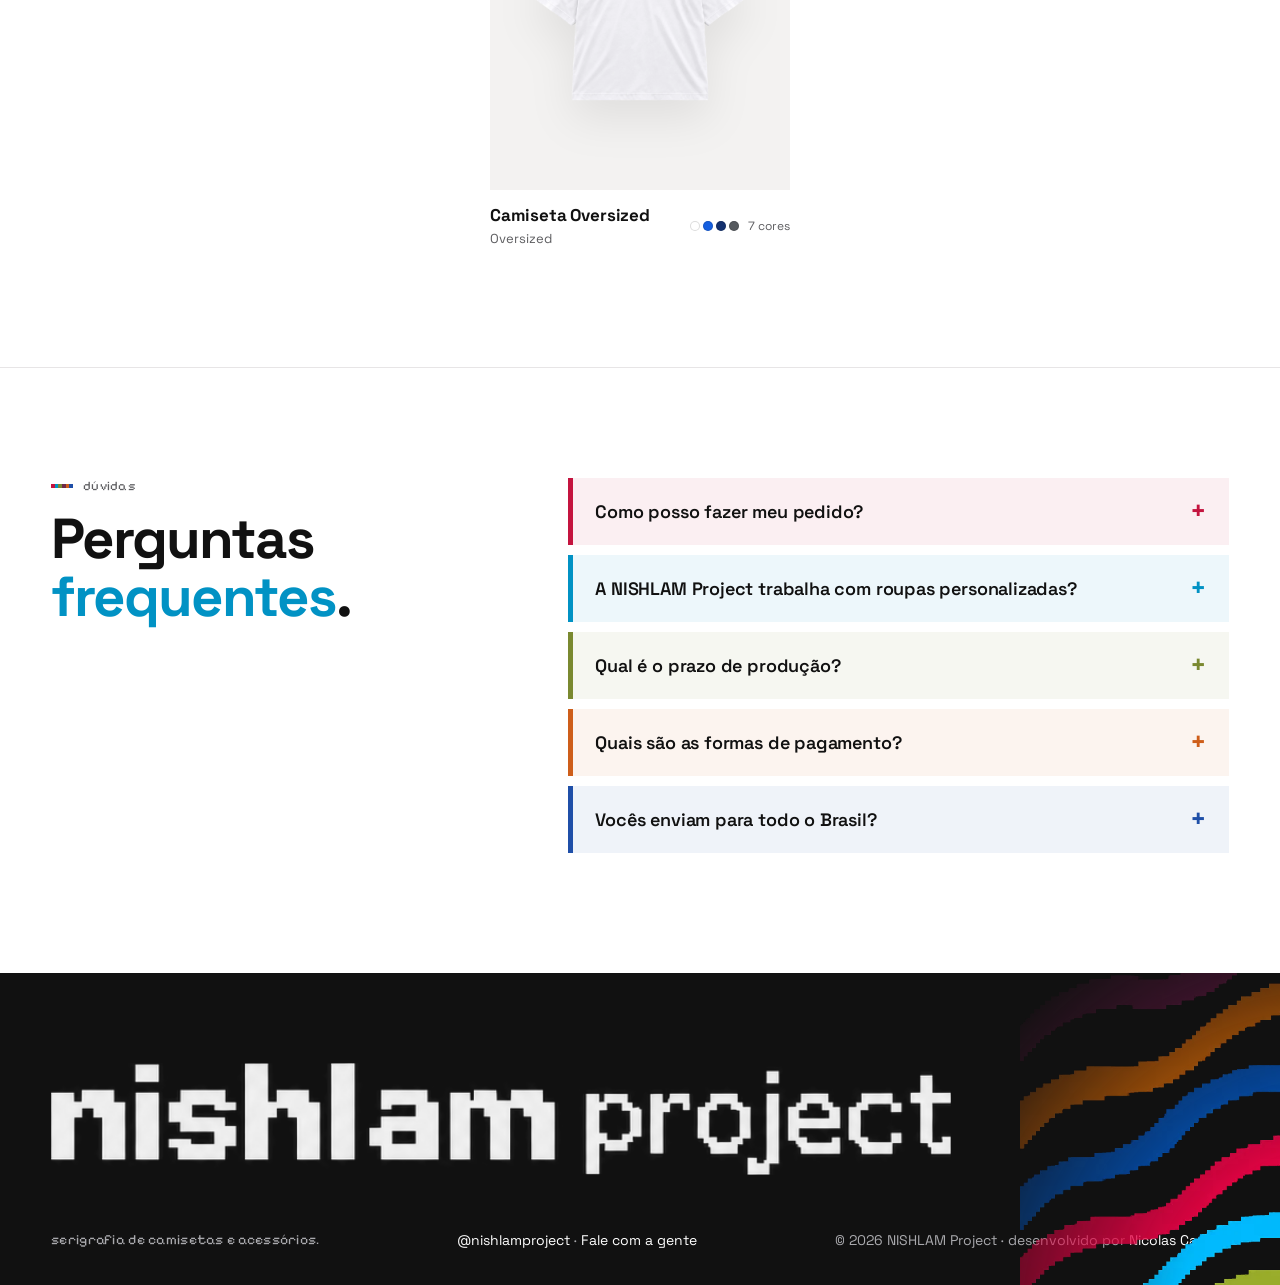
==== commit 851c91ff: "Nome com maiúsculas no rodapé Co-Authored-By: Claude Opus 5.5 <noreply@anthropic.com>" ====
--- a/index.html
+++ b/index.html
@@ -130,7 +130,7 @@
     <div class="foot-row">
       <span class="pix">serigrafia de camisetas e acessórios.</span>
       <span><a href="https://www.instagram.com/nishlamproject/" target="_blank" rel="noopener">@nishlamproject</a> · <a class="js-contact" href="#">Fale com a gente</a></span>
-      <span>© <span id="y"></span> NISHLAM Project · desenvolvido por <a href="https://caraffa-portfolio.vercel.app" target="_blank" rel="noopener">nicolas caraffa</a></span>
+      <span>© <span id="y"></span> NISHLAM Project · desenvolvido por <a href="https://caraffa-portfolio.vercel.app" target="_blank" rel="noopener">Nicolas Caraffa</a></span>
     </div>
   </div>
 </footer>
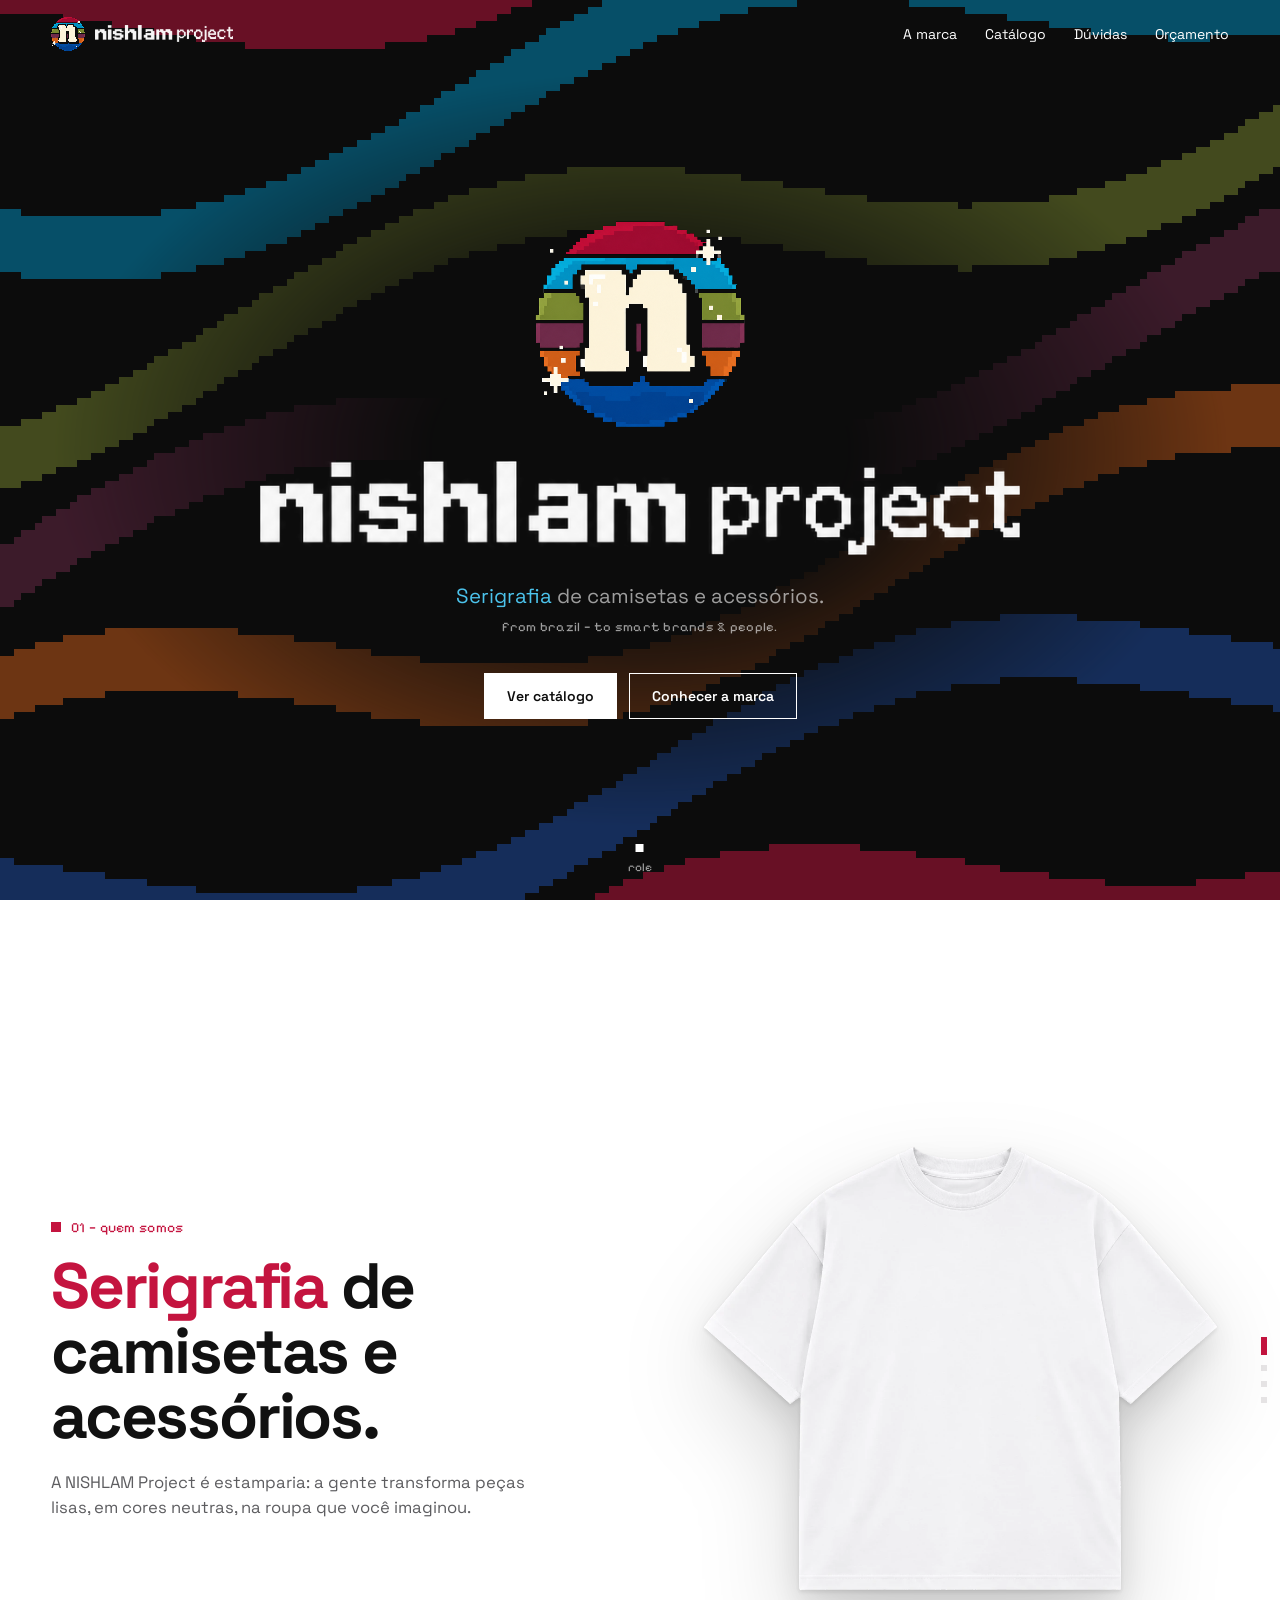
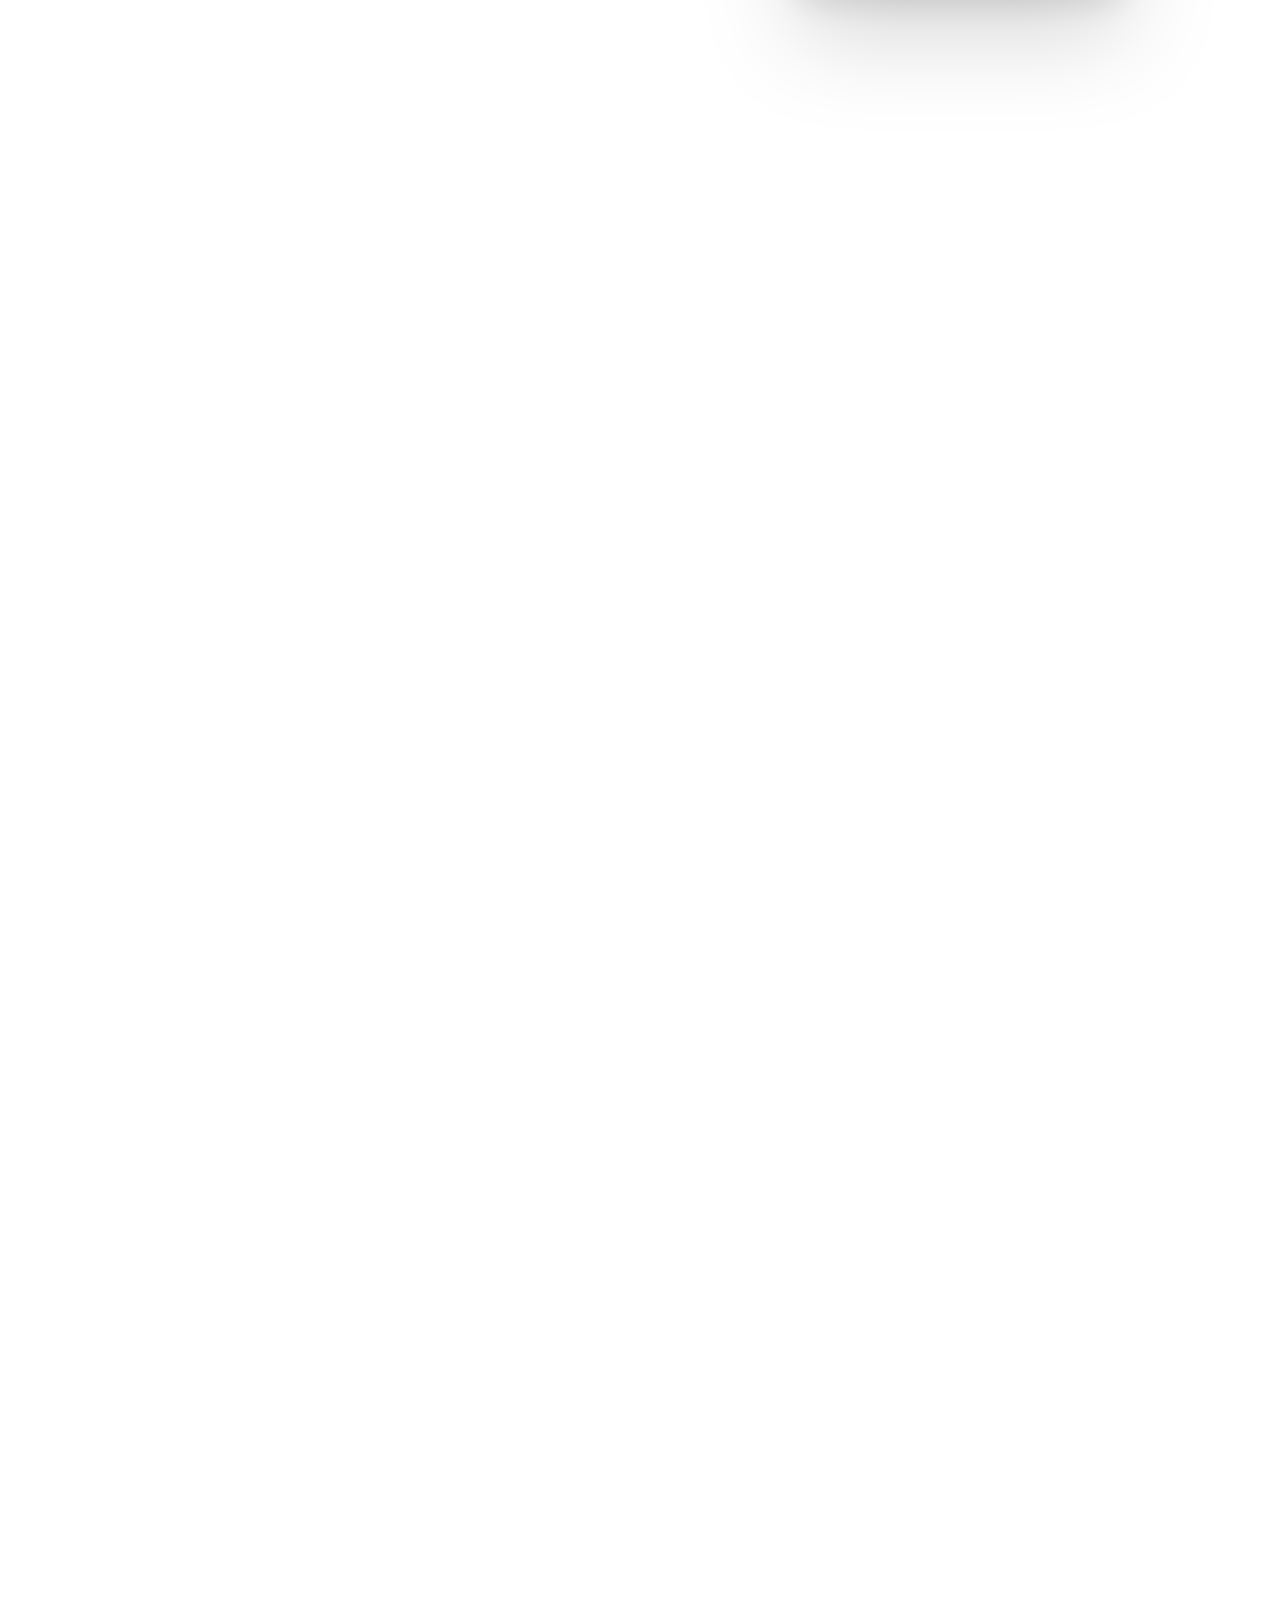
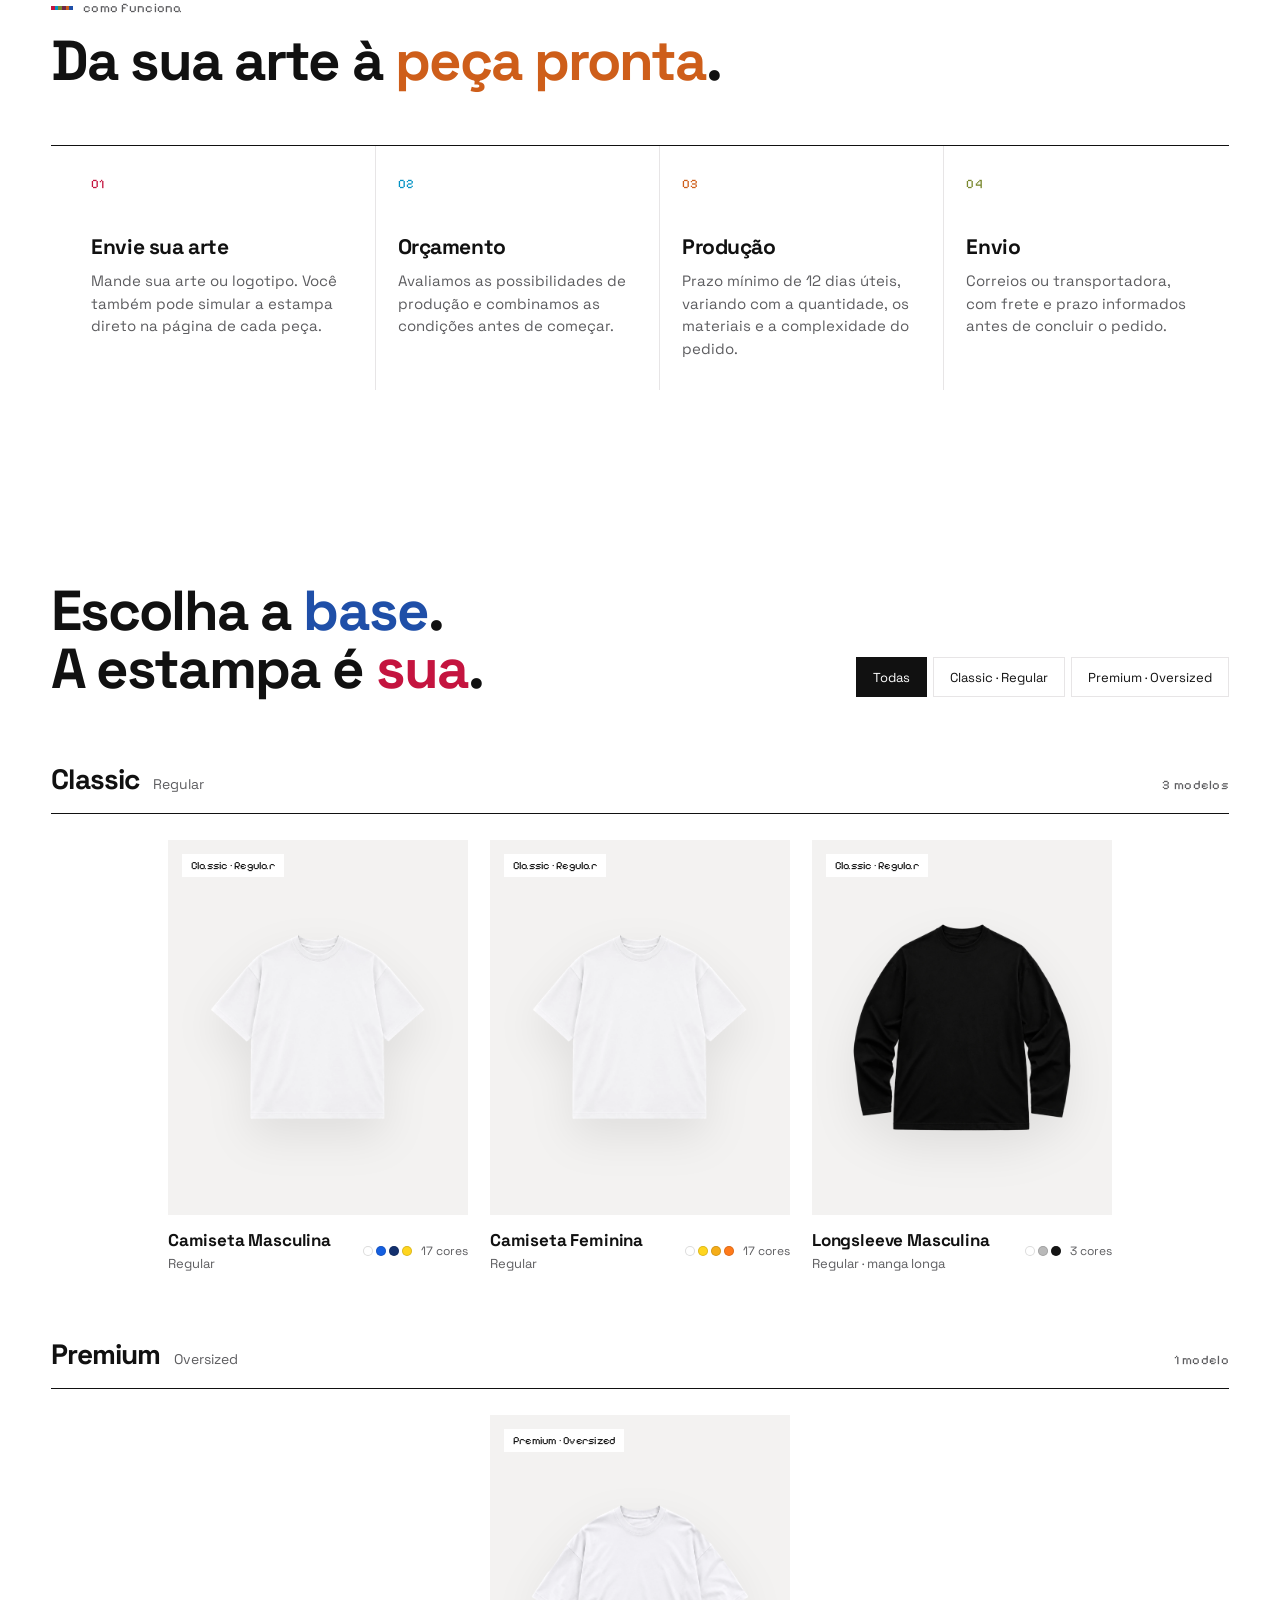
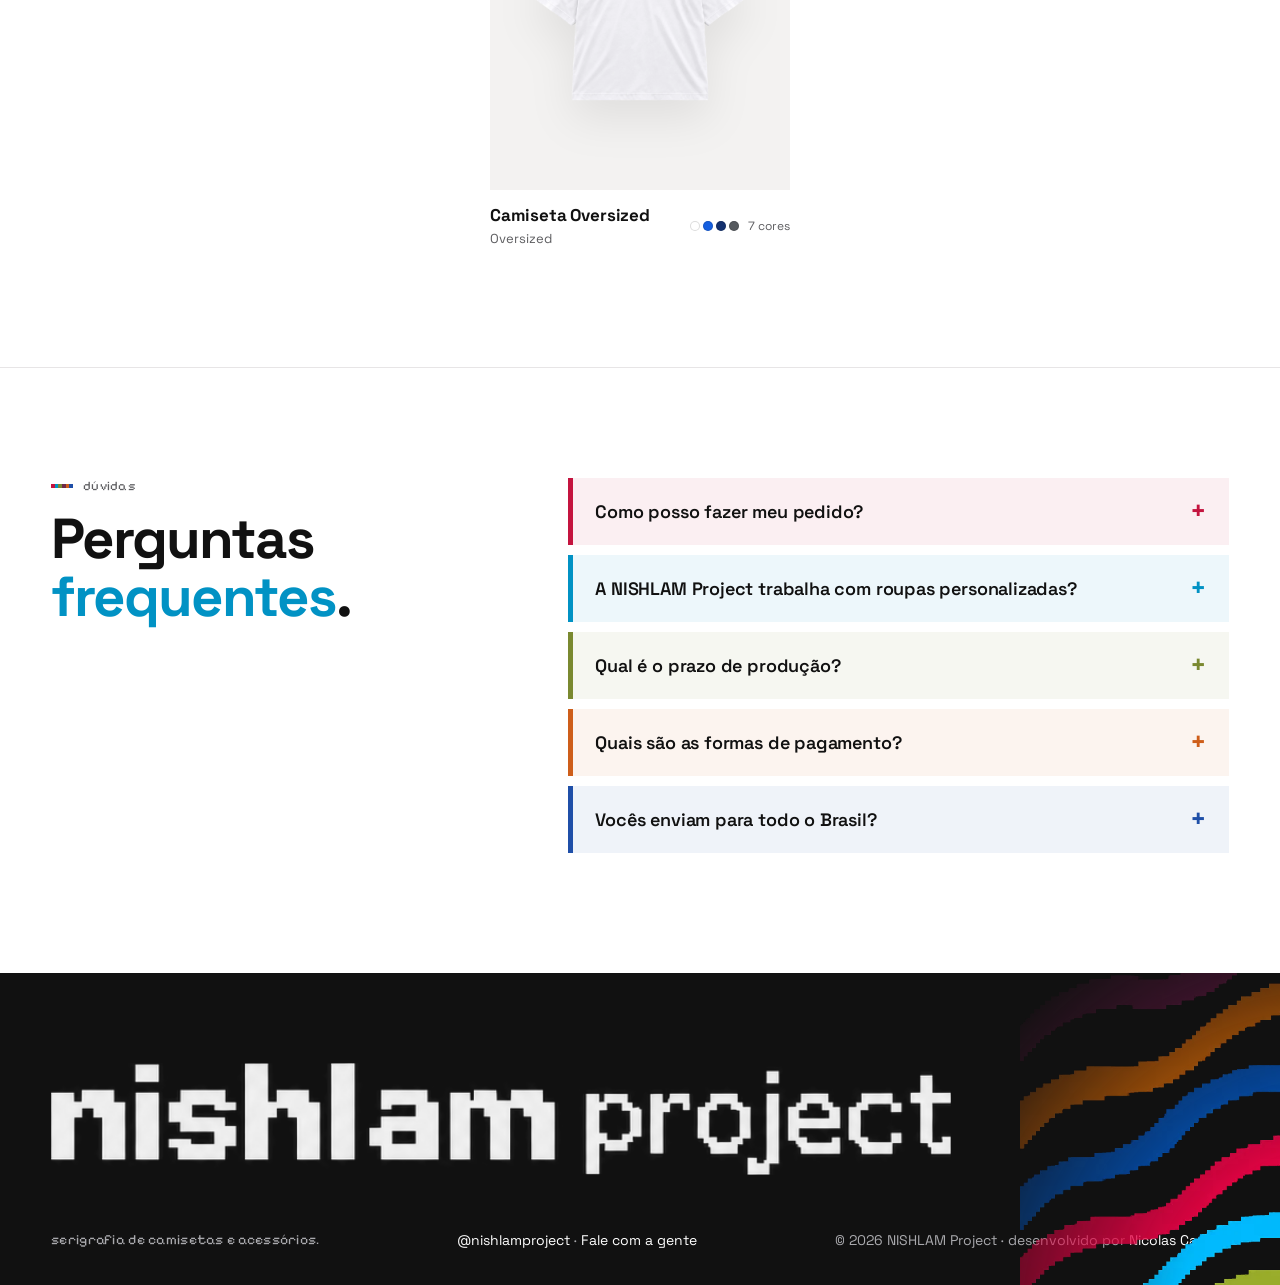
==== commit c740d637: "Rodapé: link do desenvolvedor aponta para nicolascaraffa.dev" ====
--- a/index.html
+++ b/index.html
@@ -130,7 +130,7 @@
     <div class="foot-row">
       <span class="pix">serigrafia de camisetas e acessórios.</span>
       <span><a href="https://www.instagram.com/nishlamproject/" target="_blank" rel="noopener">@nishlamproject</a> · <a class="js-contact" href="#">Fale com a gente</a></span>
-      <span>© <span id="y"></span> NISHLAM Project · desenvolvido por <a href="https://caraffa-portfolio.vercel.app" target="_blank" rel="noopener">Nicolas Caraffa</a></span>
+      <span>© <span id="y"></span> NISHLAM Project · desenvolvido por <a href="https://nicolascaraffa.dev" target="_blank" rel="noopener">Nicolas Caraffa</a></span>
     </div>
   </div>
 </footer>
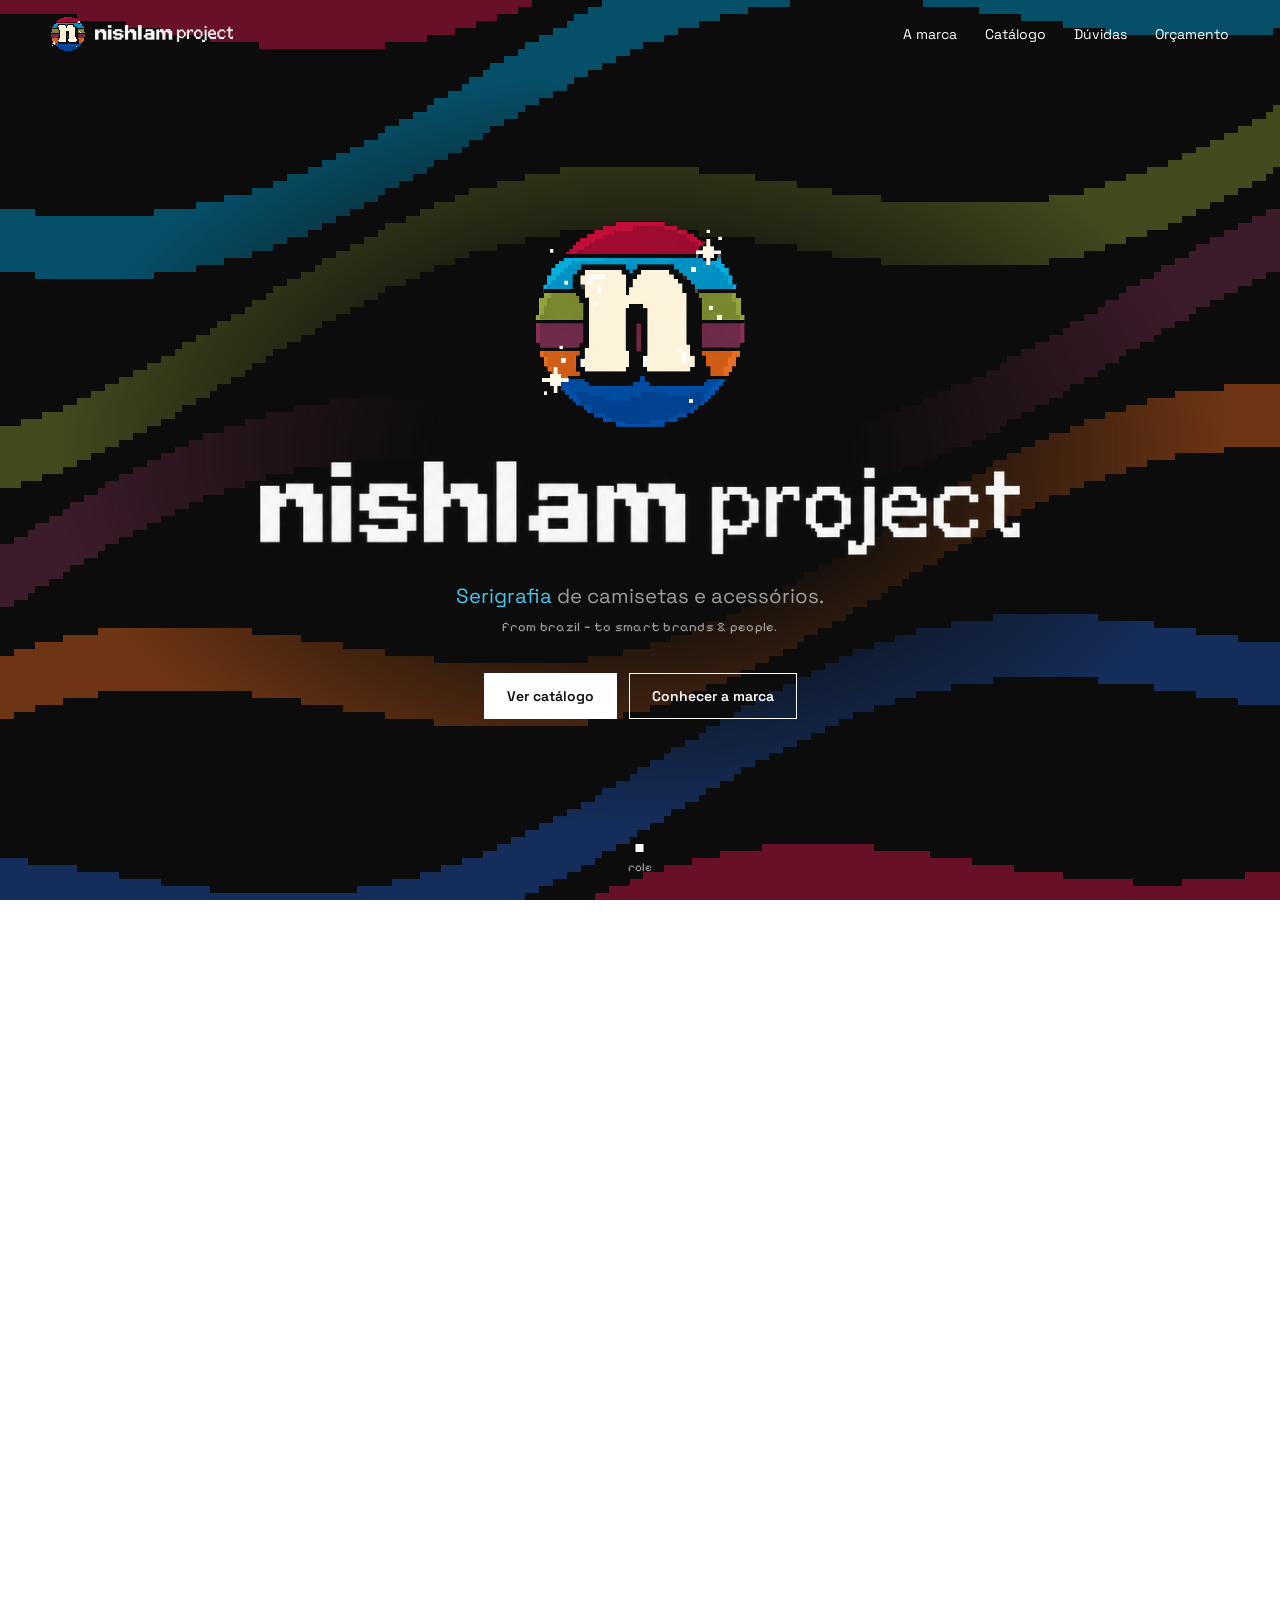
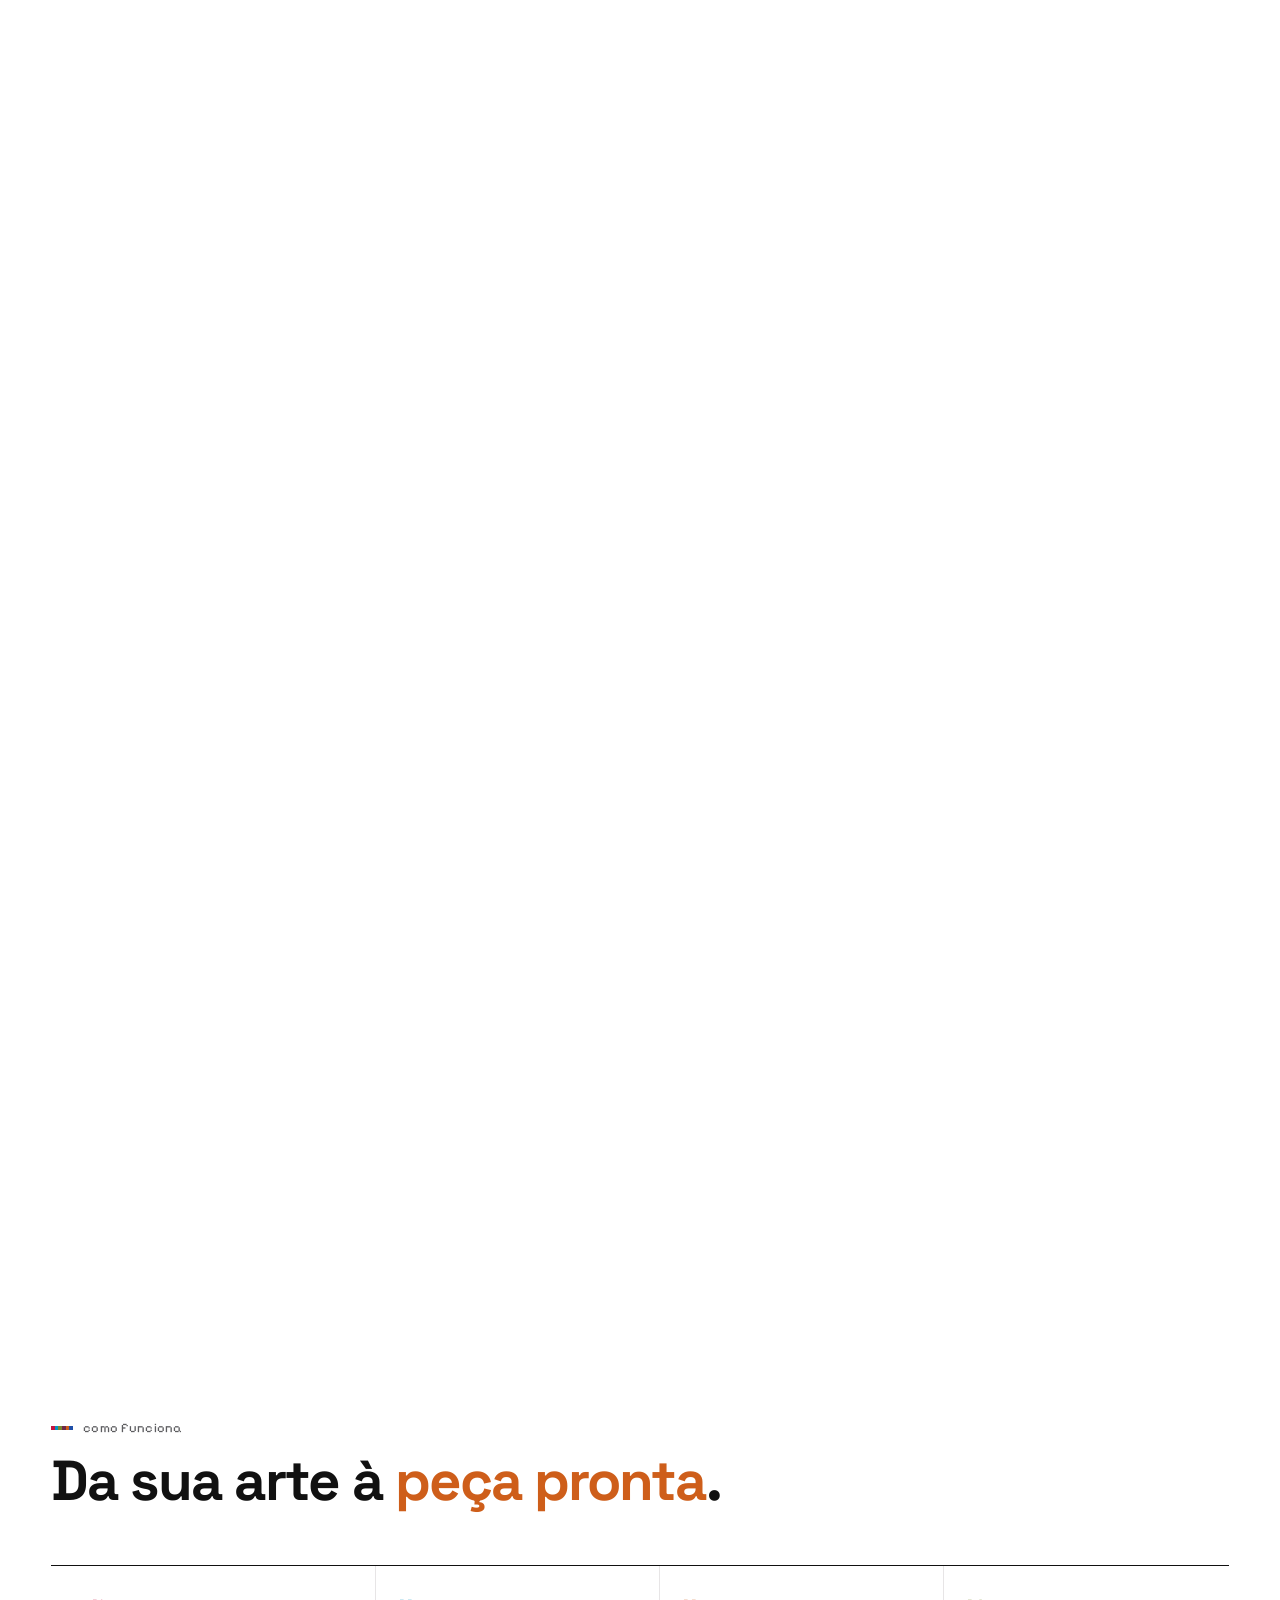
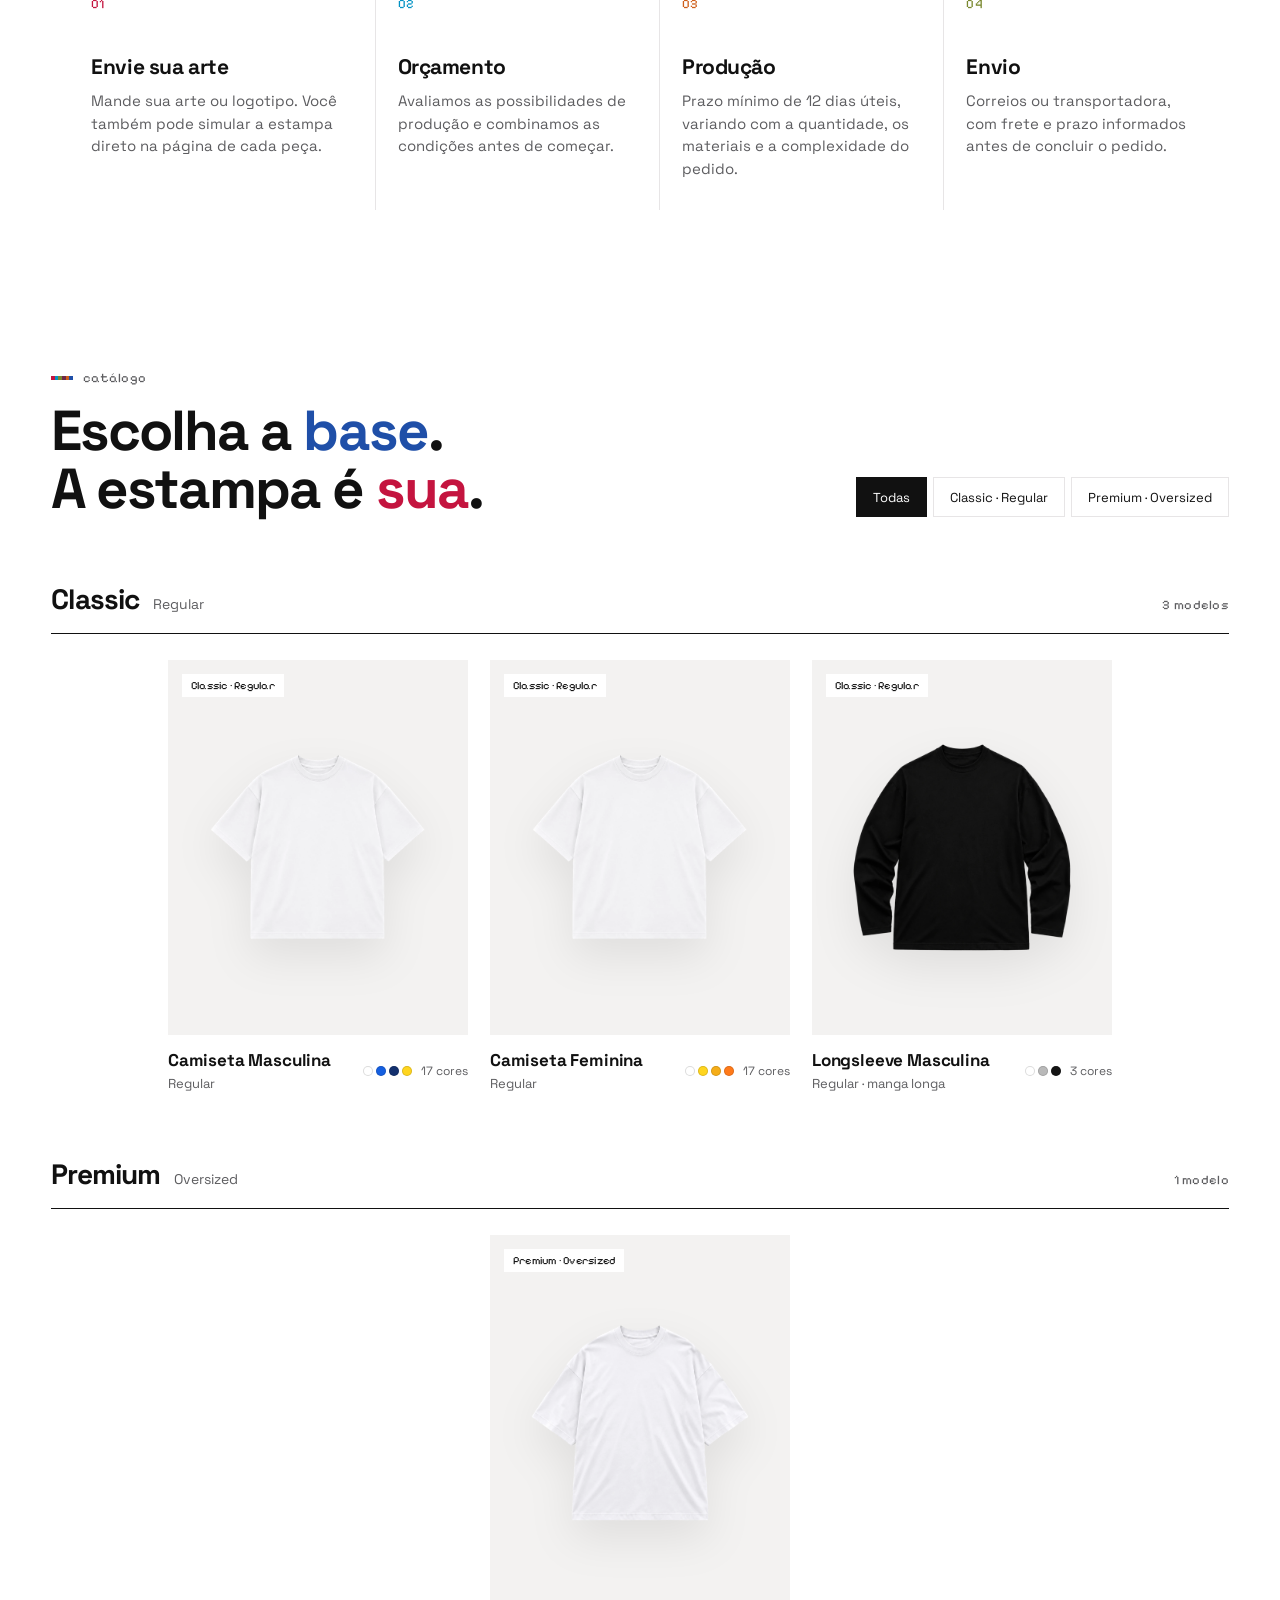
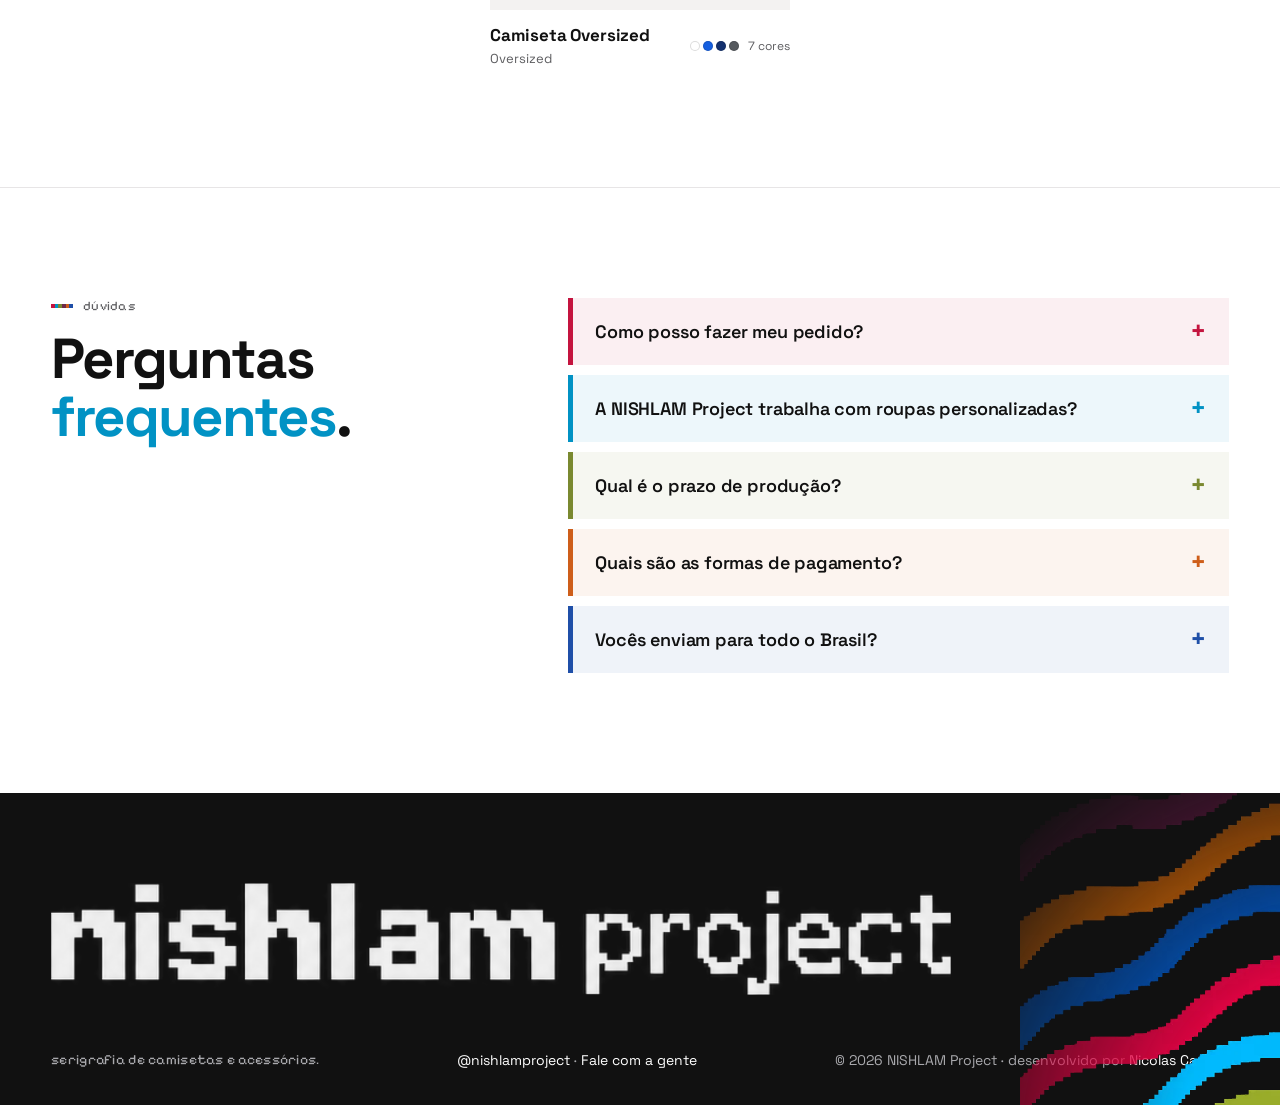
==== commit 9a62019b: "Maré apaga o topo e revela a apresentação Co-Authored-By: Claude Opus 5.5 <noreply@anthropic.com>" ====
--- a/index.html
+++ b/index.html
@@ -9,7 +9,7 @@
 <link rel="preconnect" href="https://fonts.googleapis.com">
 <link rel="preconnect" href="https://fonts.gstatic.com" crossorigin>
 <link href="https://fonts.googleapis.com/css2?family=Pixelify+Sans:wght@400;600&family=Space+Grotesk:wght@400;500;600;700&display=swap" rel="stylesheet">
-<link rel="stylesheet" href="styles.css?v=29">
+<link rel="stylesheet" href="styles.css?v=30">
 </head>
 <body>
 <div class="progress" aria-hidden="true"></div>
@@ -135,7 +135,7 @@
   </div>
 </footer>
 
-<script src="products.js?v=29"></script>
-<script src="home.js?v=29"></script>
+<script src="products.js?v=30"></script>
+<script src="home.js?v=30"></script>
 </body>
 </html>
--- a/styles.css
+++ b/styles.css
@@ -65,7 +65,7 @@
 @keyframes blink { 50% { transform: translateY(8px); } }
 
 /* ---------- apresentação (pinned) ---------- */
-.story { height: 420vh; position: relative; }
+.story { height: 500vh; position: relative; scroll-margin-top: -80vh; } /* +80vh: a maré apaga o topo antes da apresentação andar */
 .story-pin { position: sticky; top: 0; height: 100svh; display: grid; grid-template-columns: 1.05fr .95fr; align-items: center; gap: 4vw; padding: 80px var(--gutter) 40px; max-width: var(--max); margin: 0 auto; }
 .story-steps { position: relative; min-height: 340px; }
 .story-step { position: absolute; inset: 0; display: flex; flex-direction: column; justify-content: center; opacity: 0; transform: translateY(30px); transition: opacity .6s, transform .6s cubic-bezier(.2,.8,.2,1); }
@@ -221,7 +221,8 @@
 }
 
 /* ---------- topo preto (o "n" bege do logo pede fundo escuro); o site segue branco depois ---------- */
-.hero { background: #0c0c0c; color: #fff; }
+.hero { background: #0c0c0c; color: #fff; position: sticky; top: 0; z-index: 5; }
+.hero.gone { visibility: hidden; }
 .hero .hero-wm { filter: invert(1); }
 .hero p.tag, .hero p.from, .hero .scroll-cue { color: rgba(255,255,255,.6); }
 .hero .scroll-cue i { background: #fff; }
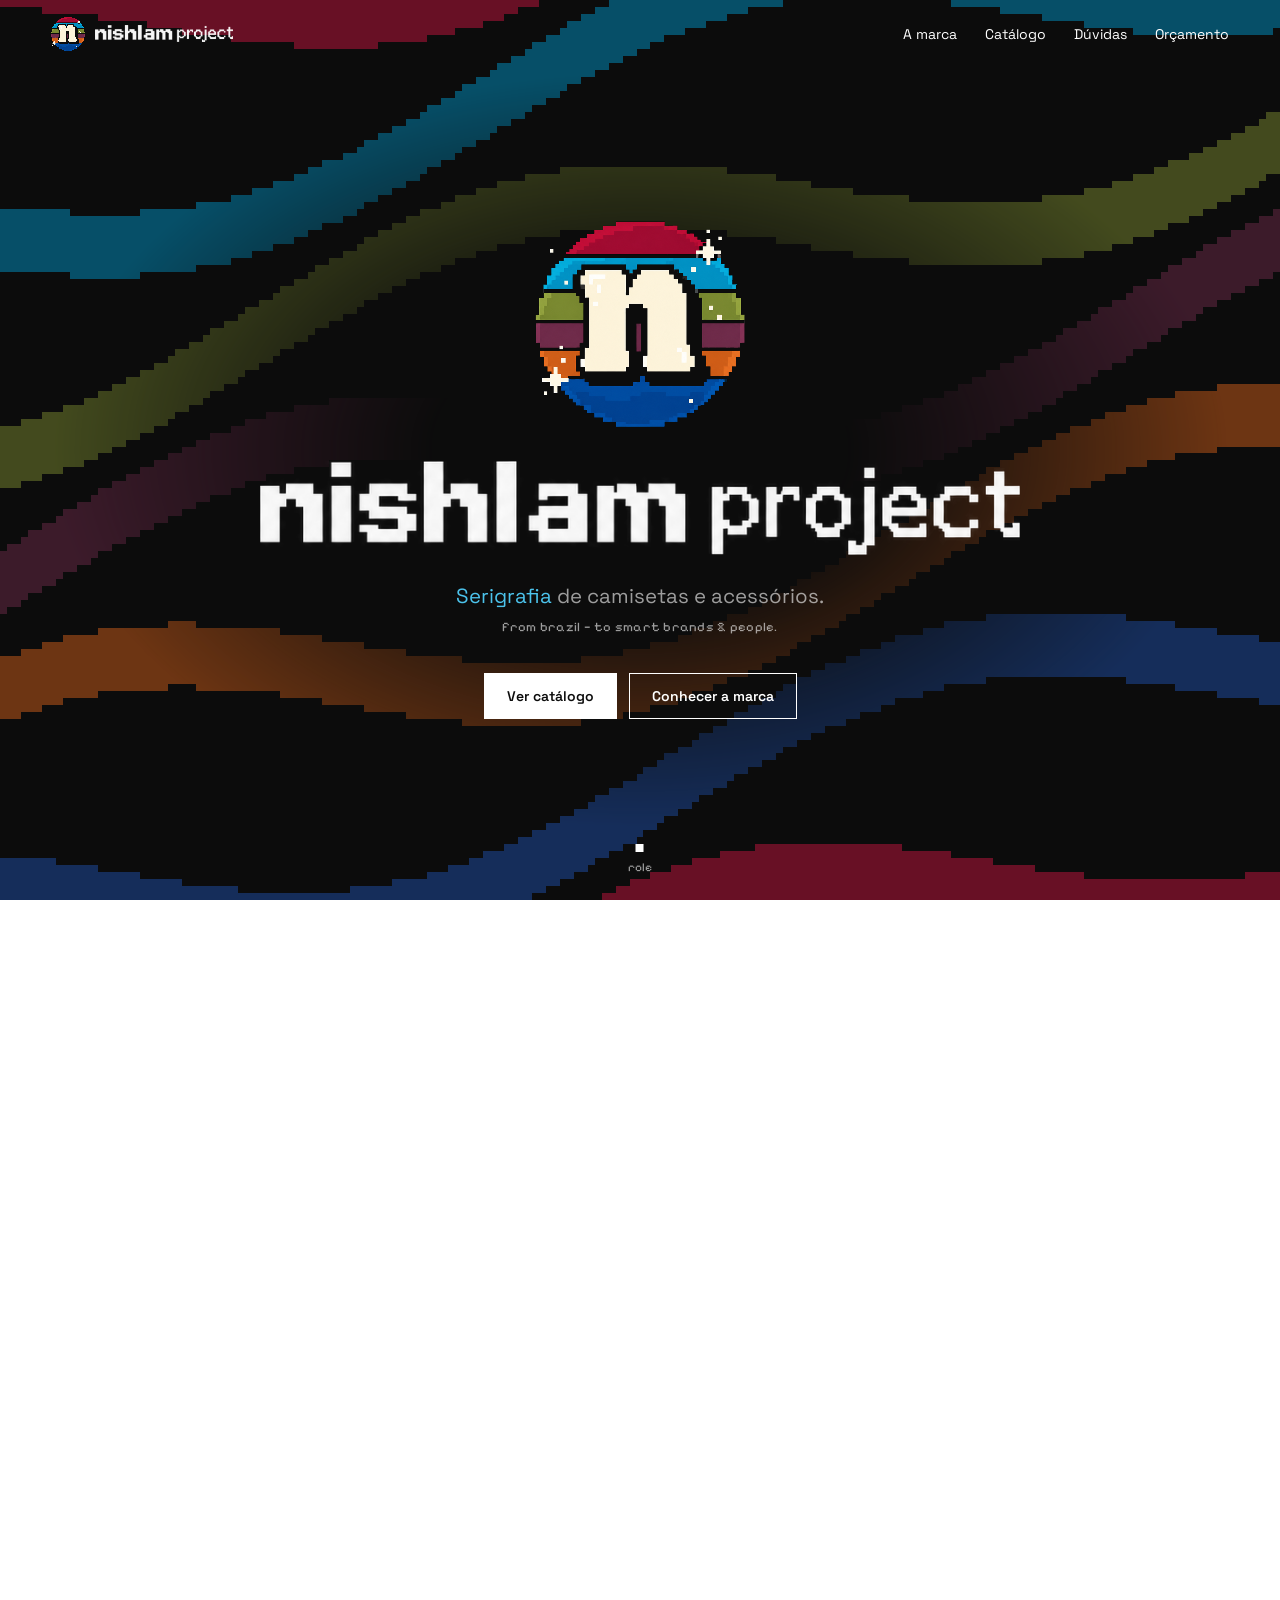
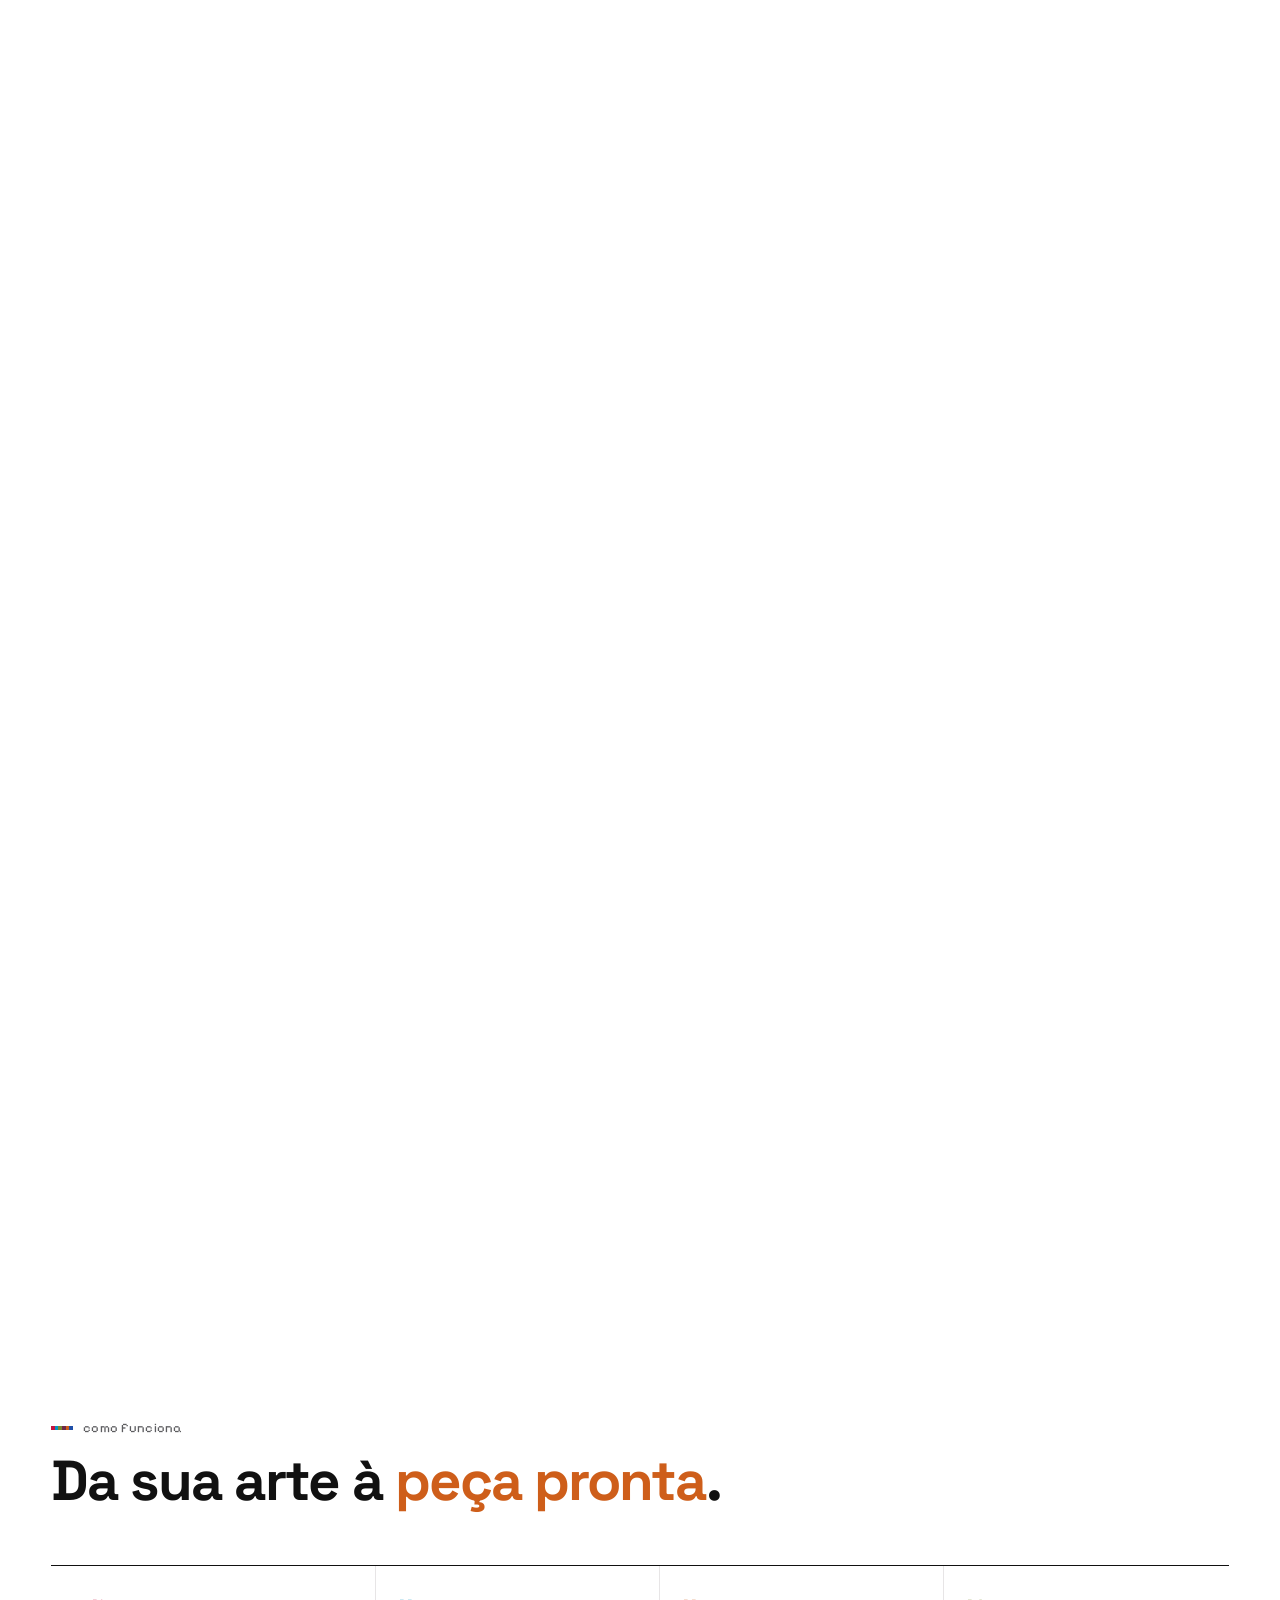
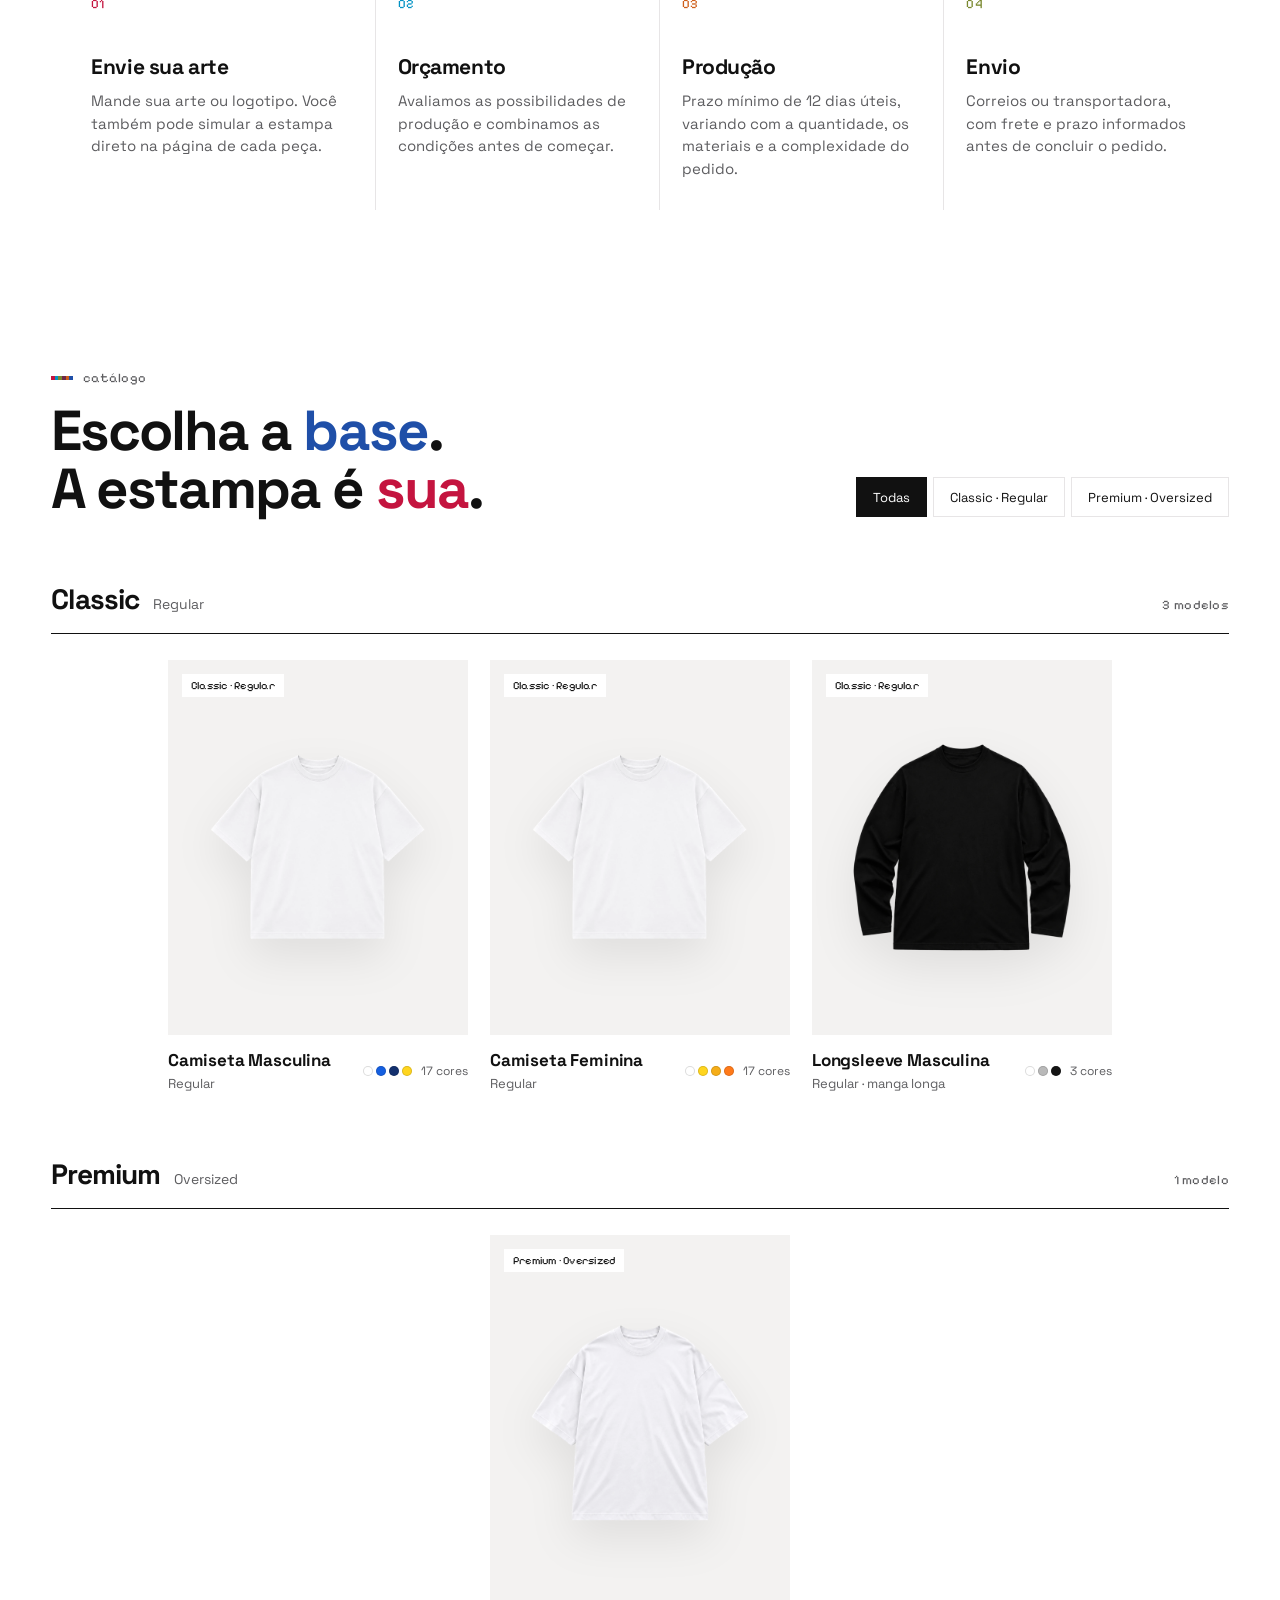
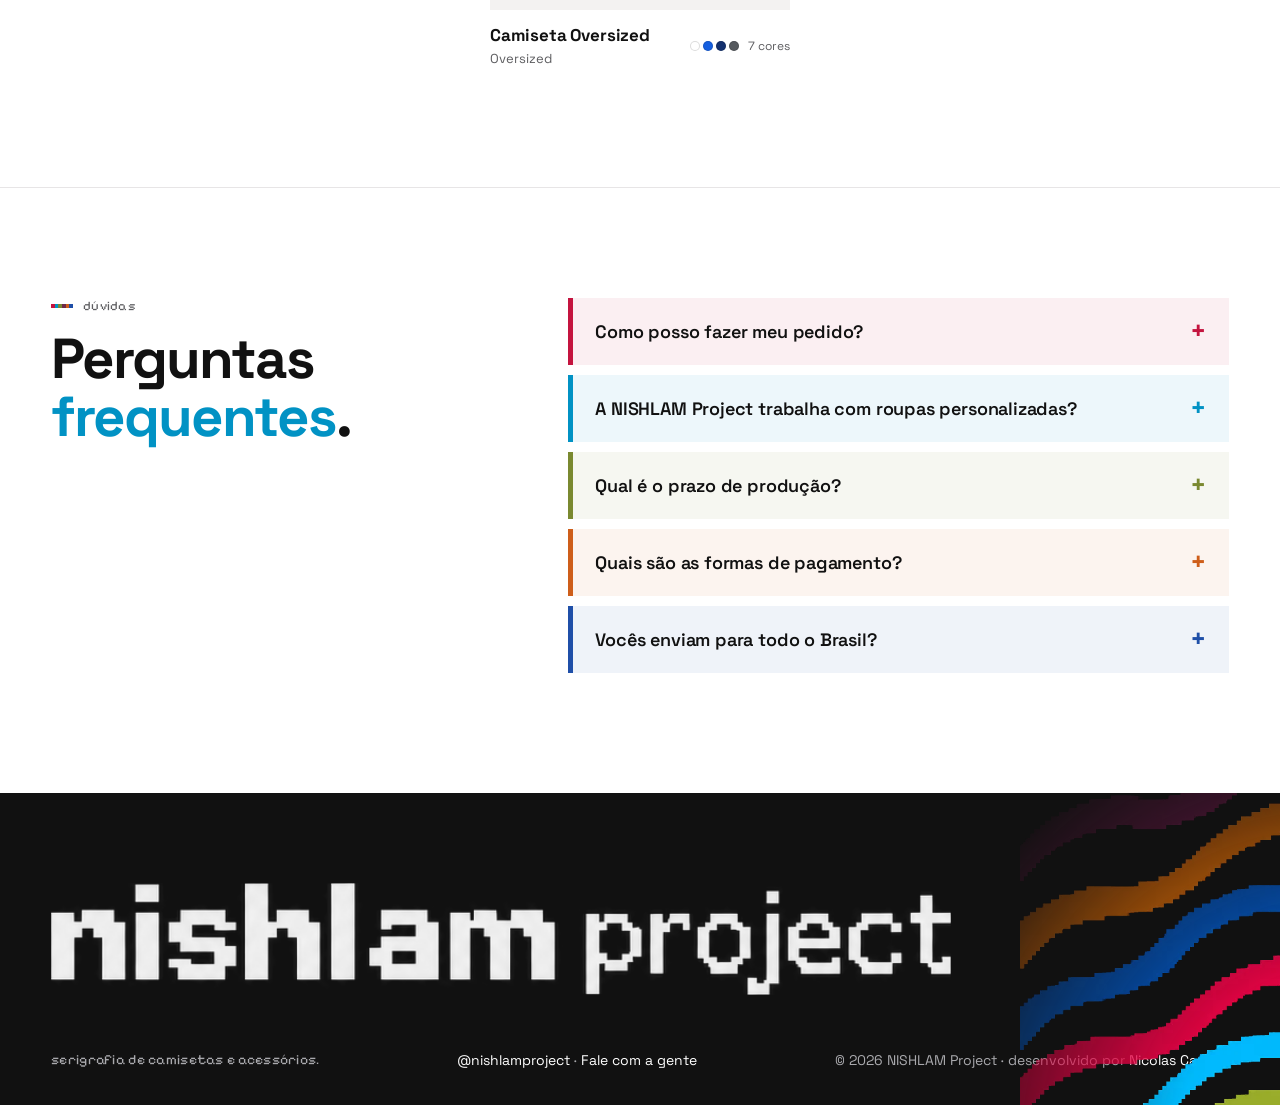
==== commit 346b9eac: "Botão Comprar via WhatsApp e faixa de cores deslizando nos botões Co-Authored-By: Claude Opus 5.5 <n" ====
--- a/index.html
+++ b/index.html
@@ -9,7 +9,7 @@
 <link rel="preconnect" href="https://fonts.googleapis.com">
 <link rel="preconnect" href="https://fonts.gstatic.com" crossorigin>
 <link href="https://fonts.googleapis.com/css2?family=Pixelify+Sans:wght@400;600&family=Space+Grotesk:wght@400;500;600;700&display=swap" rel="stylesheet">
-<link rel="stylesheet" href="styles.css?v=30">
+<link rel="stylesheet" href="styles.css?v=32">
 </head>
 <body>
 <div class="progress" aria-hidden="true"></div>
@@ -135,7 +135,7 @@
   </div>
 </footer>
 
-<script src="products.js?v=30"></script>
-<script src="home.js?v=30"></script>
+<script src="products.js?v=32"></script>
+<script src="home.js?v=32"></script>
 </body>
 </html>
--- a/styles.css
+++ b/styles.css
@@ -41,10 +41,11 @@
 @media (max-width: 720px) { .nav a:not(.btn) { display: none; } }
 
 .btn { display: inline-flex; align-items: center; gap: 10px; height: 46px; padding: 0 22px; border: 1.5px solid var(--ink); border-radius: 0; background: var(--ink); color: #fff; font-size: 14px; font-weight: 600; position: relative; transition: transform .15s; }
-.btn::after { content: ''; position: absolute; inset: auto 0 -5px 5px; height: 5px; background: var(--stripe); opacity: 0; transition: opacity .2s; }
-.btn:hover::after { opacity: 1; }
+.btn::after { content: ''; position: absolute; inset: auto 0 -5px 5px; height: 5px; background: var(--stripe); transform: scaleX(0); transform-origin: left; transition: transform .45s cubic-bezier(.2,.8,.2,1); }
+.btn:hover::after { transform: scaleX(1); }
 .btn:active { transform: translateY(1px); }
 .btn.ghost { background: transparent; color: var(--ink); }
+.btn.buy { background: var(--c3); border-color: var(--c3); }
 .btn.sm { height: 38px; padding: 0 16px; font-size: 13px; }
 
 /* ---------- hero ---------- */
